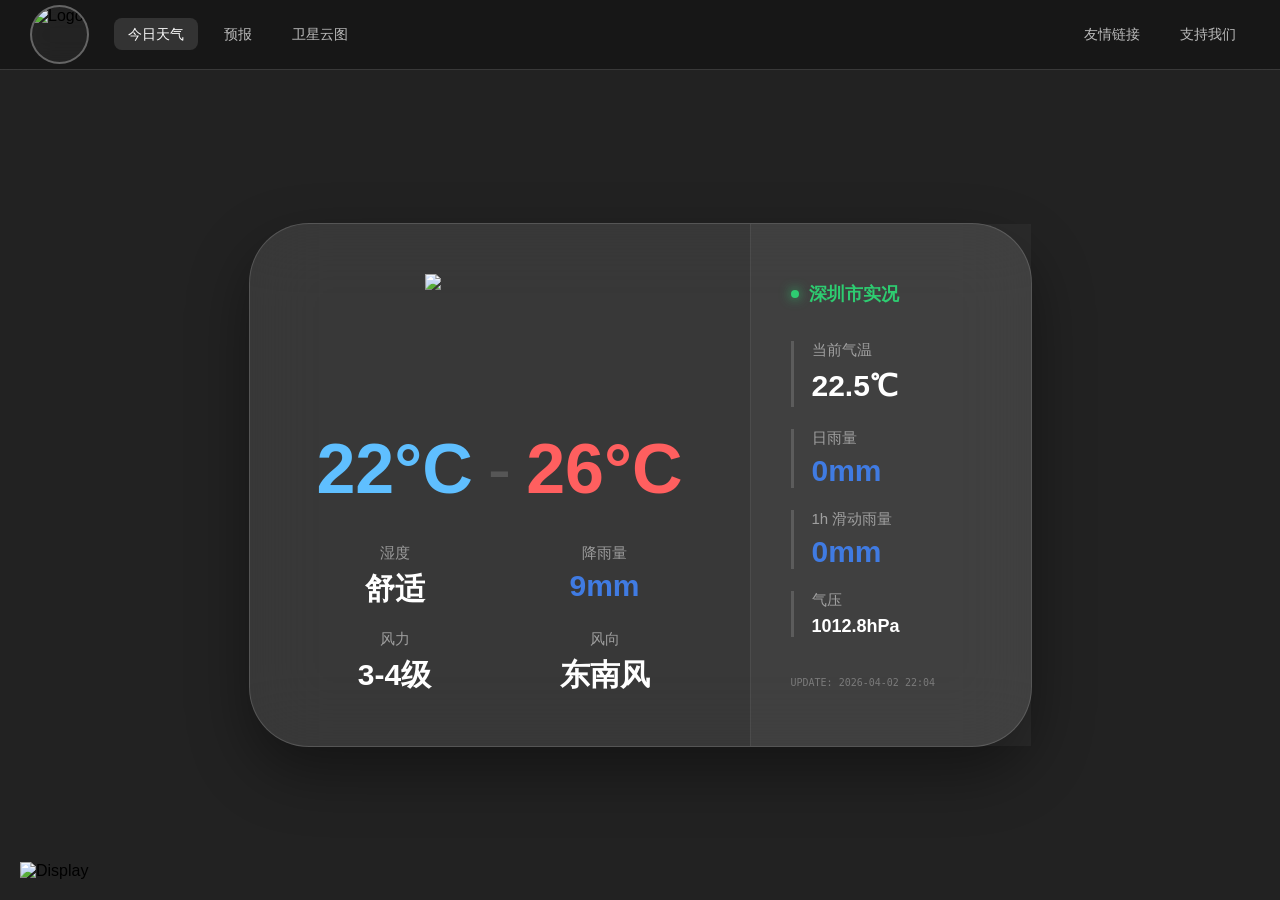
==== index.html @ d67590c2 "Auto Update: 2026-04-02 14:10:19" ====
<!DOCTYPE html>
<html lang="zh-CN">
<head>
    <meta charset="UTF-8">
    <meta name="viewport" content="width=device-width, initial-scale=1.0">
    <title>深中气象</title>
    <style>
        :root {
            --glass-bg: rgba(255, 255, 255, 0.1); 
            --glass-border: rgba(255, 255, 255, 0.15);
            --temp-red: #ff5f5f;
            --temp-blue: #5fbfff;
            --rain-blue: #407be2;
            --live-green: #2ecc71;
            --nav-height: 70px;
        }

        /* --- 基础样式 --- */
        body {
            margin: 0; padding: 0;
            font-family: 'PingFang SC', 'SF Pro Display', sans-serif;
            height: 100vh;
            display: flex;
            flex-direction: column;
            background: #222 no-repeat center/cover;
            background-attachment: fixed;
            overflow: hidden;
        }

        /* --- 导航栏 --- */
        .nav-bar {
            width: 100%; height: var(--nav-height);
            background: rgba(0, 0, 0, 0.3);
            backdrop-filter: blur(25px); -webkit-backdrop-filter: blur(25px);
            border-bottom: 1px solid var(--glass-border);
            display: flex; align-items: center;
            padding: 0 30px; box-sizing: border-box; z-index: 10002;
        }
        .nav-logo {
            height: 50px; width: 50px; margin-right: 25px;
            border-radius: 50%; overflow: hidden;
            border: 2px solid rgba(255,255,255,0.3);
            display: flex; justify-content: center; align-items: center;
            background: rgba(255,255,255,0.05);
        }
        .nav-logo img { width: 100%; height: 100%; object-fit: cover; }
        .nav-menus { display: flex; flex: 1; justify-content: space-between; align-items: center; }
        .nav-group { display: flex; gap: 12px; list-style: none; margin: 0; padding: 0; }
        .nav-item {
            color: white; text-decoration: none; font-size: 14px; font-weight: 500; opacity: 0.7;
            padding: 8px 14px; border-radius: 8px; transition: all 0.2s ease;
        }
        .nav-item:hover { opacity: 1; background: rgba(255, 255, 255, 0.1); }
        .dropdown { position: relative; }
        .dropdown-menu {
            position: absolute; top: 100%; left: 0;
            background: rgba(25, 25, 25, 0.96); backdrop-filter: blur(20px);
            border: 1px solid var(--glass-border); border-radius: 12px; min-width: 190px;
            padding: 10px 0; display: none; box-shadow: 0 15px 35px rgba(0,0,0,0.6);
            z-index: 10003;
        }
        .dropdown:hover .dropdown-menu { display: block; }
        .dropdown-menu a { display: block; color: rgba(255,255,255,0.8); text-decoration: none; padding: 10px 20px; font-size: 13px; }
        /* 1. 头像容器定位 */
        .nav-logo-wrapper { position: relative; display: flex; align-items: center; }

        /* 2. 专门为头像定制的透明玻璃感下拉菜单 */
        .nav-logo-wrapper .dropdown-menu.active { 
            display: block; 
            min-width: 220px; 
            padding: 12px 0;
            top: 115%; 
            left: 0;
            /* 核心修改：改为透明模糊背景 */
            background: rgba(20, 20, 20, 0.6); 
            backdrop-filter: blur(25px); 
            -webkit-backdrop-filter: blur(25px);
            border: 1px solid rgba(255, 255, 255, 0.15);
            border-radius: 20px;
            box-shadow: 0 20px 50px rgba(0,0,0,0.5); 
        }

        /* 3. 调整菜单项文字颜色与整体契合 */
        .nav-logo-wrapper .dropdown-menu a {
            padding: 14px 22px;
            font-size: 15px;
            color: rgba(255, 255, 255, 0.85); /* 柔和的白色 */
            font-weight: 500;
            border-bottom: 1px solid rgba(255, 255, 255, 0.08);
            transition: all 0.3s ease;
        }

        .nav-logo-wrapper .dropdown-menu a:hover {
            background: rgba(255, 255, 255, 0.1);
            color: #fff;
            padding-left: 28px; /* 增加一个悬停小动画 */
        }

        .nav-logo-wrapper .dropdown-menu a:last-child { border-bottom: none; }
        /* --- 对话框 & 悬浮图 (默认电脑端) --- */
        .speech-bubble {
            position: fixed;
            bottom: 410px; /* 电脑端位置 */
            left: 85px;   /* 电脑端位置 */
            background: rgba(255, 255, 255, 0.95);
            color: #333; padding: 12px 20px; border-radius: 20px;
            font-size: 15px; font-weight: 600; max-width: 200px;
            box-shadow: 0 10px 30px rgba(0,0,0,0.3); z-index: 10001;
            opacity: 0; transform: translateY(20px);
            transition: all 0.4s cubic-bezier(0.175, 0.885, 0.32, 1.275); pointer-events: none;
        }
        .speech-bubble::after {
            content: ''; position: absolute; bottom: -8px; left: 30px;
            border-width: 8px 8px 0; border-style: solid;
            border-color: rgba(255, 255, 255, 0.95) transparent transparent;
        }
        .speech-bubble.active { opacity: 1; transform: translateY(0); }

        .floating-display {
            position: fixed; bottom: 20px; left: 20px; width: 250px; height: auto;
            z-index: 9999; cursor: pointer; transition: transform 0.3s ease;
            animation: float-micro 5s ease-in-out infinite;
        }
        .floating-display img { width: 100%; height: auto; display: block; }
        @keyframes float-micro { 0%, 100% { transform: translateY(0); } 50% { transform: translateY(-8px); } }

        /* --- 主看板 (电脑端布局) --- */
        .main-content { flex: 1; display: flex; justify-content: center; align-items: center; }
        .weather-mega-card {
            background: var(--glass-bg); backdrop-filter: blur(35px); -webkit-backdrop-filter: blur(35px);
            border: 1px solid var(--glass-border); border-radius: 60px;
            display: flex; box-shadow: 0 25px 60px rgba(0,0,0,0.4); color: white;
        }
        .section { padding: 50px 50px; display: flex; flex-direction: column; justify-content: center; }
        .forecast-side { border-right: 1px solid rgba(255, 255, 255, 0.1); width: 400px; align-items: center; }
        .weather-icon { width: 150px; height: 150px; margin-bottom: 5px; }
        .temp-row { font-size: 70px; font-weight: 800; display: flex; gap: 15px; margin-bottom: 35px; }
        .live-side { width: 200px; background: rgba(255, 255, 255, 0.04); padding: 50px 40px; }
        .live-header { color: var(--live-green); display: flex; align-items: center; gap: 10px; margin-bottom: 35px; }
        .live-title { font-size: 18px; font-weight: bold; }
        .live-dot { width: 8px; height: 8px; background: var(--live-green); border-radius: 50%; box-shadow: 0 0 12px var(--live-green); animation: pulse 2s infinite; }
        
        .info-grid { display: grid; grid-template-columns: 1fr 1fr; gap: 20px; width: 100%; }
        .forecast-side .info-grid .item { align-items: center; text-align: center; border-left: none; padding-left: 0; }
        .live-grid { grid-template-columns: 1fr; gap: 22px; }
        .item { display: flex; flex-direction: column; border-left: 3px solid rgba(255,255,255,0.15); padding-left: 18px; }
        .label { font-size: 15px; opacity: 0.5; margin-bottom: 6px; }
        .val { font-size: 30px; font-weight: 700; }
        .rain-val { color: var(--rain-blue); }
        .update-time { font-size: 10px; opacity: 0.3; margin-top: 40px; font-family: monospace; }
        /* ============================================================
           📱 响应式适配 (手机端：应用你要求的第二套代码布局)
           ============================================================ */
        @media (max-width: 768px) {
            body { overflow-y: auto; height: auto; min-height: 100vh; overflow-x: hidden; }
            .nav-bar { padding: 0 15px; height: 60px; }
            .nav-logo { width: 35px; height: 35px; margin-right: 8px; }
            .nav-item { font-size: 12px; padding: 6px 8px; }
            .nav-menus { 
                overflow: visible !important; 
            }
            .nav-group { gap: 8px; white-space: nowrap; }

            .main-content { align-items: flex-start; padding: 15px; padding-bottom: 100px; }
            .weather-mega-card { flex-direction: column; border-radius: 30px; width: 100%; max-width: none; }
            
            .section { padding: 30px 20px; }
            .forecast-side { border-right: none; border-bottom: 1px solid rgba(255, 255, 255, 0.1); width: auto; flex: none; }
            .live-side { width: auto; flex: none; }
            
            .temp-row { font-size: 45px; margin-bottom: 20px; }
            .weather-icon { width: 100px; height: 100px; }
            .val { font-size: 20px; }
            .info-grid { gap: 15px; }

            /* 手机端对话框 & 悬浮图位置 */
            .floating-display { width: 130px; bottom: 10px; left: auto; right: 10px;}
            .speech-bubble { 
                left: auto;
                right: 30px;
                bottom: 220px; 
                font-size: 13px; max-width: 150px; 
            }
            
            .speech-bubble::after {
                left: auto;    
                right: 30px;   
            }
        }

        /* --- ✨ 巨型预警模块样式 (左右 1:1 分割) ✨ --- */
        .alert-overlay {
            position: fixed; 
            top: 0; left: 0; 
            width: 100vw; height: 100vh;
            background: rgba(0, 0, 0, 0.8);
            backdrop-filter: blur(20px); -webkit-backdrop-filter: blur(20px);
            display: none; 
            justify-content: center; align-items: center;
            z-index: 30000; 
            padding: 40px; box-sizing: border-box;
        }

        .alert-modal {
            background: rgba(35, 35, 35, 0.95);
            border: 1px solid rgba(255, 255, 255, 0.15);
            border-radius: 40px;
            width: 90%; 
            max-width: 1100px; /* 👈 显著放大最大宽度 */
            /* height: 70vh; remove fixed height to allow button at bottom */
            display: flex;
            flex-direction: column;
            overflow: hidden;
            box-shadow: 0 40px 90px rgba(0,0,0,0.8);
            animation: modal-in 0.5s cubic-bezier(0.165, 0.84, 0.44, 1);
        }

        @keyframes modal-in {
            from { transform: translateY(30px); opacity: 0; }
            to { transform: translateY(0); opacity: 1; }
        }

        /* 预警头部 (标题) */
        .alert-header {
            padding: 25px 40px;
            border-bottom: 1px solid rgba(255,255,255,0.1);
            text-align: center;
            flex-shrink: 0;
        }
        .alert-modal h2 {
            margin: 0; 
            font-size: 32px; /* 👈 放大标题 */
            color: var(--temp-red); 
            letter-spacing: 2px;
            font-weight: 800;
        }

        /* 预警核心内容区 (左右分割) */
        .alert-main-body {
            display: flex;
            flex: 1;
            overflow: hidden; /* 防止内部溢出 */
        }

        /* 👈 左侧图片：占据一半空间 */
        .alert-image-side {
            flex: 0 0 50%; /* 👈 核心修改：精准占据 50% */
            width: 50%;
            background-color: rgba(0,0,0,0.2);
            overflow: hidden;
            display: flex;
            justify-content: center;
            align-items: center;
        }
        .alert-image-side img {
            width: 100%;
            height: 100%;
            object-fit: cover; /* 👈 填满空间，根据需要可改为 contain */
            display: block;
        }

        /* 👉 右侧文字：占据剩余空间 */
        .alert-text-side {
            flex: 1;
            padding: 50px; /* 👈 放大内边距 */
            display: flex;
            flex-direction: column;
            justify-content: center; /* 文字垂直居中 */
            background: rgba(255,255,255,0.02);
        }

        .alert-text-side p {
            margin: 0;
            font-size: 22px; /* 👈 显著放大正文字体 */
            line-height: 1.8;
            opacity: 0.95;
            color: rgba(255,255,255,0.9);
        }

        /* 底部按钮区 */
        .alert-footer {
            padding: 25px 50px;
            border-top: 1px solid rgba(255,255,255,0.1);
            flex-shrink: 0;
        }
        .alert-close-btn {
            width: 100%; 
            padding: 20px; /* 👈 放大按钮 */
            border-radius: 20px;
            border: none; 
            background: var(--rain-blue); 
            color: white;
            font-size: 20px; /* 👈 放大按钮字体 */
            font-weight: bold; 
            cursor: pointer;
            transition: all 0.3s ease;
            box-shadow: 0 10px 20px rgba(64, 123, 226, 0.3);
        }
        .alert-close-btn:hover { 
            background: #356ac2; 
            transform: translateY(-3px);
            box-shadow: 0 15px 30px rgba(64, 123, 226, 0.4);
        }

        /* ✨ 巨型预警手机端适配 ✨ */
        @media (max-width: 768px) {
            .alert-overlay { padding: 20px; }
            .alert-modal { width: 100%; max-width: none; border-radius: 30px; }
            
            .alert-header { padding: 15px 20px; }
            .alert-modal h2 { font-size: 22px; }

            /* 手机端改为上下布局 */
            .alert-main-body { flex-direction: column; overflow-y: auto; }
            
            /* 图片在手机端占据 40% 高度 */
            .alert-image-side { 
                flex: 0 0 40vh; 
                width: 100%;
            }
            
            .alert-text-side { 
                padding: 30px 25px; 
            }
            .alert-text-side p { font-size: 17px; }
            
            .alert-footer { padding: 15px 25px; }
            .alert-close-btn { padding: 15px; font-size: 17px; border-radius: 15px; }
        }
    </style>
</head>
<body>
    <div id="alert-overlay" class="alert-overlay">
        <div class="alert-modal">
            <div class="alert-header">
                <h2 id="alert-title">-- 预警标题 --</h2>
            </div>
            
            <div class="alert-main-body">
                <div class="alert-image-side">
                    <img id="alert-img" src="" alt="预警雷达图">
                </div>
                
                <div class="alert-text-side">
                    <p id="alert-msg">-- 预警详细内容 --</p>
                </div>
            </div>

            <div class="alert-footer">
                <button class="alert-close-btn" onclick="closeAlert()">我知道了 (点击关闭)</button>
            </div>
        </div>
    </div>

    <nav class="nav-bar">
        <div class="nav-logo-wrapper">
            <div class="nav-logo" style="cursor: pointer; width: 55px; height: 55px;" onclick="toggleAvatarMenu(event)">
                <img src="https://raw.githubusercontent.com/06E-Felicia/06E-Felicia.github.io/main/空门苍.jpg" alt="Logo">
            </div>
            <div id="avatar-menu" class="dropdown-menu">
                <a href="https://github.com/06E-Felicia" target="_blank">项目主页</a>
                <a href="javascript:void(0)" onclick="checkAndShowAlert()">显示最新预警</a>
                <a href="https://06e-felicia.github.io/index.html" target="_blank">深中气象公众号</a>
                <a href="https://06e-felicia.github.io/index.html" target="_blank">深中气象B站账号</a>
                <a href="https://06e-felicia.github.io/index.html" target="_blank">空门苍の咖啡馆</a>
            </div>
        </div>
        <div class="nav-menus">
            <ul class="nav-group">
                <li><a href="index.html" class="nav-item" style="opacity: 1; background: rgba(255,255,255,0.12);">今日天气</a></li>
                <li class="dropdown">
                    <a href="#" class="nav-item">预报</a>
                    <div class="dropdown-menu">
                        <a id="ec-link" href="https://smca.fun/#/nwp_forecast?type=six_elem" target="_blank">一周天气</a>
                        <a href="https://smca.fun/#/tc_forecast?type=fnv3_attack" target="_blank">台风路径预报</a>
                    </div>
                </li>
                <li class="dropdown">
                    <a href="#" class="nav-item">卫星云图</a>
                    <div class="dropdown-menu">
                        <a href="https://www.nmc.cn/publish/radar/huanan.html" target="_blank">华南雷达</a>
                        <a href="https://www.dapiya.top/satellite/floater/" target="_blank">台风卫星云图</a>
                        <a href="https://www.storm-chasers.cn/wp-content/uploads/satimgs/Composite_TVIS_FDLK.jpg" target="_blank">向日葵圆盘图</a>
                    </div>
                </li>
            </ul>
            <ul class="nav-group">
                <li class="dropdown">
                    <a href="#" class="nav-item">友情链接</a>
                    <div class="dropdown-menu" style="left: auto; right: 0;">
                        <a href="https://www.tyboard.net/" target="_blank">台风论坛</a>
                        <a href="https://smca.fun/" target="_blank">菜园子的气象栈</a>
                        <a href="https://weather.sz.gov.cn/" target="_blank">深圳气象台</a>
                    </div>
                </li>
                <li><a href="https://raw.githubusercontent.com/06E-Felicia/06E-Felicia.github.io/refs/heads/main/%E7%96%AF%E7%8B%82%E6%98%9F%E6%9C%9F%E5%9B%9BV%E6%88%9150.jpg" class="nav-item" target="_blank">支持我们</a></li>
            </ul>
        </div>
    </nav>

    <div class="main-content">
        <div class="weather-mega-card">
            <div class="section forecast-side">
                <img id="ui-icon" class="weather-icon" src="" alt=" ">
                <div class="temp-row">
                    <span id="ui-low" style="color:var(--temp-blue)">--</span>
                    <span style="opacity: 0.15; font-weight: 200;">-</span>
                    <span id="ui-high" style="color:var(--temp-red)">--</span>
                </div>
                <div class="info-grid">
                    <div class="item"><span class="label">湿度</span><span id="ui-hum" class="val">--</span></div>
                    <div class="item"><span class="label">降雨量</span><span id="ui-rain-pre" class="val rain-val">--</span></div>
                    <div class="item"><span class="label">风力</span><span id="ui-wind" class="val">--</span></div>
                    <div class="item"><span class="label">风向</span><span id="ui-dir" class="val">--</span></div>
                </div>
            </div>
            <div class="section live-side">
                <div class="live-header">
                    <div class="live-dot"></div>
                    <div class="live-title">深圳市实况</div>
                </div>
                <div class="info-grid live-grid">
                    <div class="item"><span class="label">当前气温</span><span id="t" class="val">--</span></div>
                    <div class="item"><span class="label">日雨量</span><span id="r_day" class="val rain-val">--</span></div>
                    <div class="item"><span class="label">1h 滑动雨量</span><span id="r_1h" class="val rain-val">--</span></div>
                    <div class="item"><span class="label">气压</span><span id="p" class="val" style="font-size: 18px;">--</span></div>
                </div>
                <div id="ltime" class="update-time">UPDATE: --</div>
            </div>
        </div>
    </div>

    <div id="dialog-bubble" class="speech-bubble">内容加载中...</div>

    <div class="floating-display" onclick="showRandomDialog()">
        <img src="https://raw.githubusercontent.com/06E-Felicia/06E-Felicia.github.io/main/鼠标.png" alt="Display">
    </div>

    <script>
        const dialogs = [
            "瓦达西瓦Sorakado Ao酱~", 
            "不可以随便戳我(生气)",    
            "Hentai Hentai Hentai!",   
            "我要去找主人告状了！",     
            "再戳就为您自动下载原神",   
            "你为啥跟我直接表白啊？！嘎啦game里不是这样！", 
            "我不接受！！！",
            "所以说，不要停下来啊", 
            "明明是我先来的",    
            "不，不行，还不能笑，我要忍住",   
            "为什么你这么熟练啊！",     
            "原神，启动！",   
            "为什么，会变成这样呢",    
            "你白银觉得是我的锅，那就是我的锅",   
            "↑ ↑ ↑↑↑, ↓ ↓ ↓↓↓",  
            "队友呢，救一下啊！",  
            "我不明白！我就是不明白！",
            "你去了祭典吧，和我不认识的女生一起",  
            "听好了：1月25日，世界模式就此陷落。每个陷落的章节都将迎来一场漩涡，为这些旋律带来全新的Beyond难度。",
            "你说得对，但是原神是一款由米哈游自主研发的开放世界冒险游戏", 
            "所以，我不做人了，JOJO！", 
            "大家，并没有那么脆弱，不是吗",
            "双星很难吗？我rsk12.66",
            "这么高的颜值，却这么「纯情」，也太犯规了吧！！",
            "Never gonna give you up, never gonna let you down.",
            "战至最后一刻，自刎归天！"
        ];

        let dialogTimer = null;
        let currentIndex = 0;       
        let hasFinishedLoop = false; 

        function showRandomDialog() {
            const bubble = document.getElementById('dialog-bubble');
            let targetText = "";

            if (!hasFinishedLoop) {
                targetText = dialogs[currentIndex];
                currentIndex++;
                if (currentIndex >= dialogs.length) hasFinishedLoop = true;
            } else {
                const randomIdx = Math.floor(Math.random() * (dialogs.length - 1)) + 1;
                targetText = dialogs[randomIdx];
            }

            bubble.innerText = targetText;
            bubble.classList.add('active');

            if (dialogTimer) clearTimeout(dialogTimer);
            dialogTimer = setTimeout(() => {
                bubble.classList.remove('active');
                dialogTimer = null;
            }, 3000); 
        }

        const LIVE_DATA = {"t": "22.5℃", "time": "2026-04-02 22:04", "th": "22.7℃", "tl": "22.2℃", "r_day": "0mm", "r_1h": "0mm", "p": "1012.8hPa"};
        const MANUAL_CONFIG = {
            low: "22°C", high: "26°C", humidity: "舒适", rainProb: "9mm", wind: "3-4级", dir: "东南风", 
            icon: "https://raw.githubusercontent.com/06E-Felicia/06E-Felicia.github.io/main/03.png", 
            bg: "https://raw.githubusercontent.com/06E-Felicia/06E-Felicia.github.io/main/1.jpg" 
        };

        const ALERT_CONFIG = {
            // enabled: true, 
            enabled: false, 
            title: "Typhoon Emergancy",
            image: "https://raw.githubusercontent.com/06E-Felicia/06E-Felicia.github.io/refs/heads/main/%E9%A2%84%E8%AD%A6%E5%9B%BE.png", 
            message: "【深中气象】超强台风“伊蕾娜”已于今天19时前后在深圳大鹏半岛登陆，登陆时中心附近最大风力68m/s(大于17级)，中心最低气压895hpa。目前，其中心位于盐田区近海，正在以20-25km/h速度向西北移动，强度逐渐减弱。目前，我校正处于其西北眼墙中，已出现17级以上阵风和大暴雨。深中气象提醒，“伊雷娜”已成为深圳历史上影响最严重的台风。风眼过境期间将出现静风，切勿外出。请同学们欢度愚人节！"
        };

        function generateECUrl(offsetHours = 0) {
            // 1. 获取基础时间（减去偏移量）
            let now = new Date(new Date().getTime() - offsetHours * 60 * 60 * 1000);
            
            let utcHours = now.getUTCHours();
            let cycle = "00";
            let targetDate = new Date(now); // 创建一个副本用于调整
        
            // 2. 判断逻辑优化
            if (utcHours >= 20) {
                cycle = "12";
            } else if (utcHours >= 8) {
                cycle = "00";
            } else {
                // 关键点：直接通过 Date 对象减去一天，它会自动处理月份和年份的跨度
                targetDate.setUTCDate(targetDate.getUTCDate() - 1);
                cycle = "12";
            }
    
            // 3. 从最终确定的 Date 对象中提取格式化字符串
            const utcYear = targetDate.getUTCFullYear();
            const utcMonth = String(targetDate.getUTCMonth() + 1).padStart(2, '0');
            const utcDay = String(targetDate.getUTCDate()).padStart(2, '0');
        
            const timeStr = `${utcYear}${utcMonth}${utcDay}${cycle}`;
            return `https://www.smca.fun/assets/image/NWP/ECMWF/Six_Elem/${timeStr}/1795565_${timeStr}.png`;
        }

        function updateECForecastImage() {
            const linkElement = document.getElementById('ec-link'); 
            const primaryUrl = generateECUrl(0);
            if (linkElement) linkElement.href = primaryUrl;
        }

        function checkAndShowAlert() {
            const overlay = document.getElementById('alert-overlay');
            if (!ALERT_CONFIG.enabled || !ALERT_CONFIG.title || !ALERT_CONFIG.message) {
                overlay.style.display = 'none';
                return;
            }
            document.getElementById('alert-title').innerText = ALERT_CONFIG.title;
            document.getElementById('alert-img').src = ALERT_CONFIG.image;
            document.getElementById('alert-msg').innerText = ALERT_CONFIG.message;
            overlay.style.display = 'flex';
        }

        function closeAlert() {
            document.getElementById('alert-overlay').style.display = 'none';
        }

        function render() {
            document.body.style.backgroundImage = `url('${MANUAL_CONFIG.bg}')`;
            document.getElementById('ui-icon').src = MANUAL_CONFIG.icon;
            document.getElementById('ui-low').innerText = MANUAL_CONFIG.low;
            document.getElementById('ui-high').innerText = MANUAL_CONFIG.high;
            document.getElementById('ui-hum').innerText = MANUAL_CONFIG.humidity;
            document.getElementById('ui-rain-pre').innerText = MANUAL_CONFIG.rainProb;
            document.getElementById('ui-wind').innerText = MANUAL_CONFIG.wind;
            document.getElementById('ui-dir').innerText = MANUAL_CONFIG.dir;
            document.getElementById('t').innerText = LIVE_DATA.t;
            document.getElementById('r_day').innerText = LIVE_DATA.r_day;
            document.getElementById('r_1h').innerText = LIVE_DATA.r_1h;
            document.getElementById('p').innerText = LIVE_DATA.p;
            document.getElementById('ltime').innerText = "UPDATE: " + LIVE_DATA.time;
            
            updateECForecastImage();
            checkAndShowAlert();
        }
        window.onload = render;
        // 切换头像菜单显示
function toggleAvatarMenu(event) {
    event.stopPropagation(); // 阻止冒泡
    const menu = document.getElementById('avatar-menu');
    menu.classList.toggle('active');
}

// 点击页面其他地方关闭菜单
document.addEventListener('click', function() {
    const menu = document.getElementById('avatar-menu');
    if (menu) menu.classList.remove('active');
});
    </script>
</body>
</html>
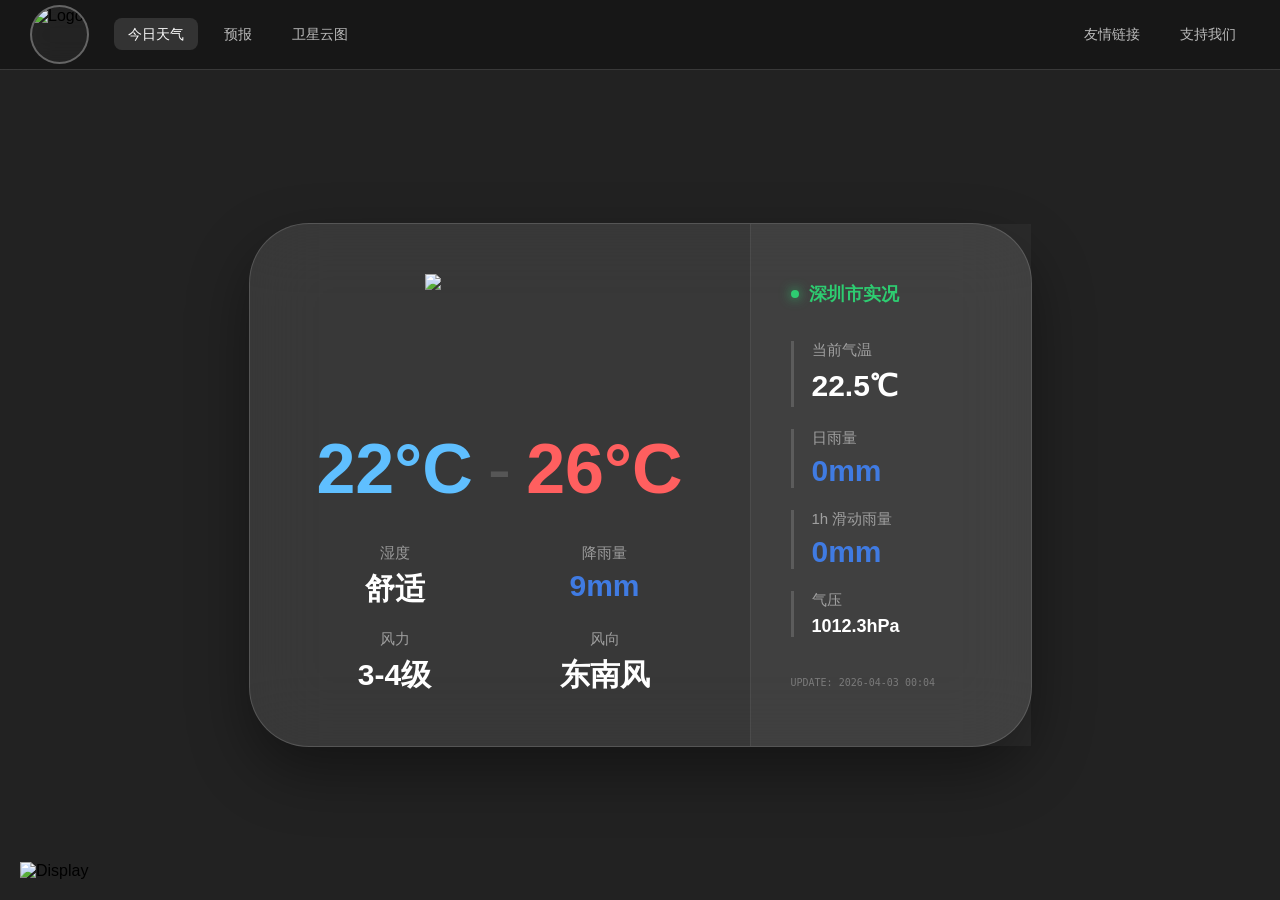
==== commit f3817e10: "Auto Update: 2026-04-02 16:10:45" ====
--- a/index.html
+++ b/index.html
@@ -493,7 +493,7 @@
             }, 3000); 
         }
 
-        const LIVE_DATA = {"t": "22.5℃", "time": "2026-04-02 22:04", "th": "22.7℃", "tl": "22.2℃", "r_day": "0mm", "r_1h": "0mm", "p": "1012.8hPa"};
+        const LIVE_DATA = {"t": "22.5℃", "time": "2026-04-03 00:04", "th": "22.7℃", "tl": "22.2℃", "r_day": "0mm", "r_1h": "0mm", "p": "1012.3hPa"};
         const MANUAL_CONFIG = {
             low: "22°C", high: "26°C", humidity: "舒适", rainProb: "9mm", wind: "3-4级", dir: "东南风", 
             icon: "https://raw.githubusercontent.com/06E-Felicia/06E-Felicia.github.io/main/03.png", 
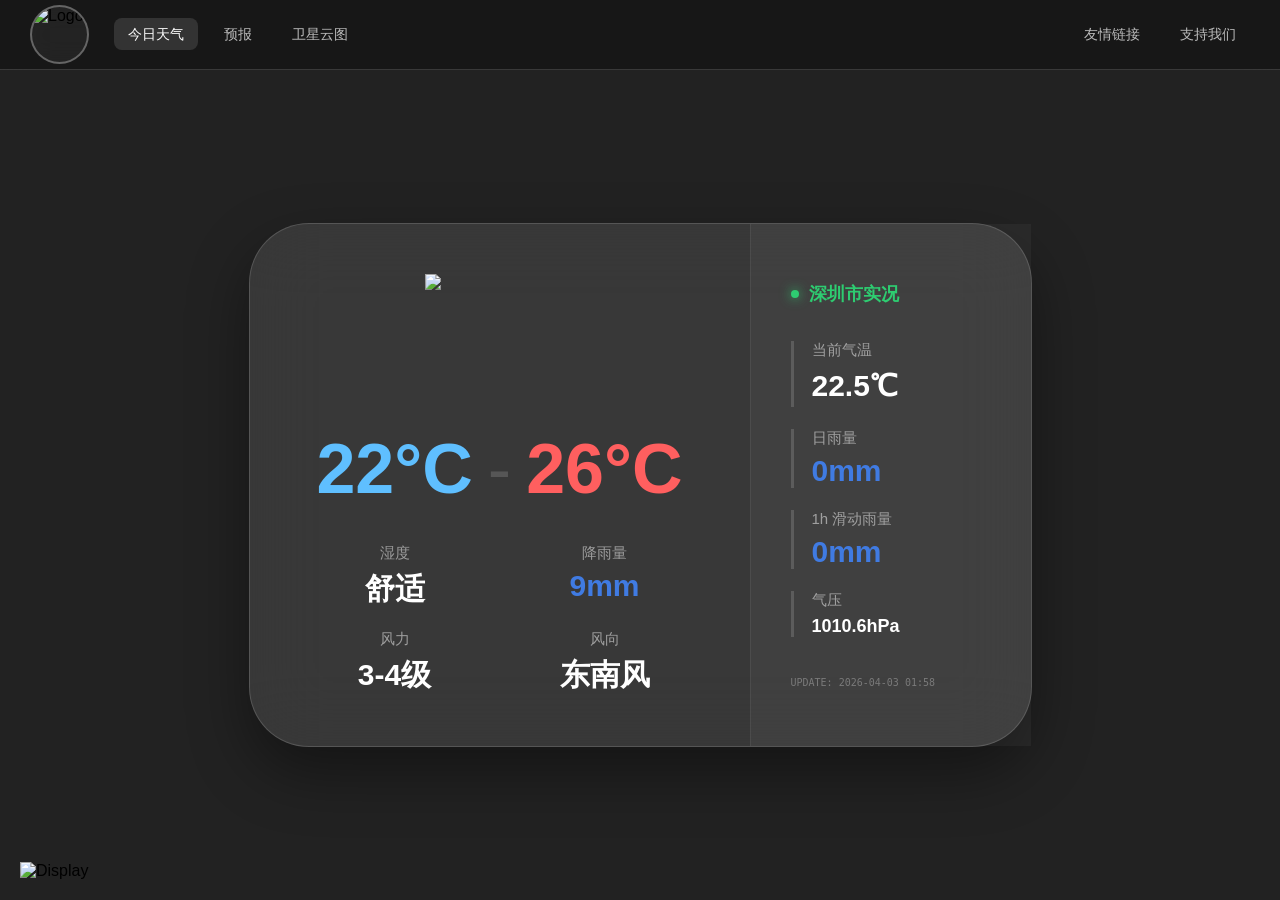
==== commit 114e2616: "Auto Update: 2026-04-02 18:03:08" ====
--- a/index.html
+++ b/index.html
@@ -493,7 +493,7 @@
             }, 3000); 
         }
 
-        const LIVE_DATA = {"t": "22.5℃", "time": "2026-04-03 00:04", "th": "22.7℃", "tl": "22.2℃", "r_day": "0mm", "r_1h": "0mm", "p": "1012.3hPa"};
+        const LIVE_DATA = {"t": "22.5℃", "time": "2026-04-03 01:58", "th": "22.7℃", "tl": "22.2℃", "r_day": "0mm", "r_1h": "0mm", "p": "1010.6hPa"};
         const MANUAL_CONFIG = {
             low: "22°C", high: "26°C", humidity: "舒适", rainProb: "9mm", wind: "3-4级", dir: "东南风", 
             icon: "https://raw.githubusercontent.com/06E-Felicia/06E-Felicia.github.io/main/03.png", 
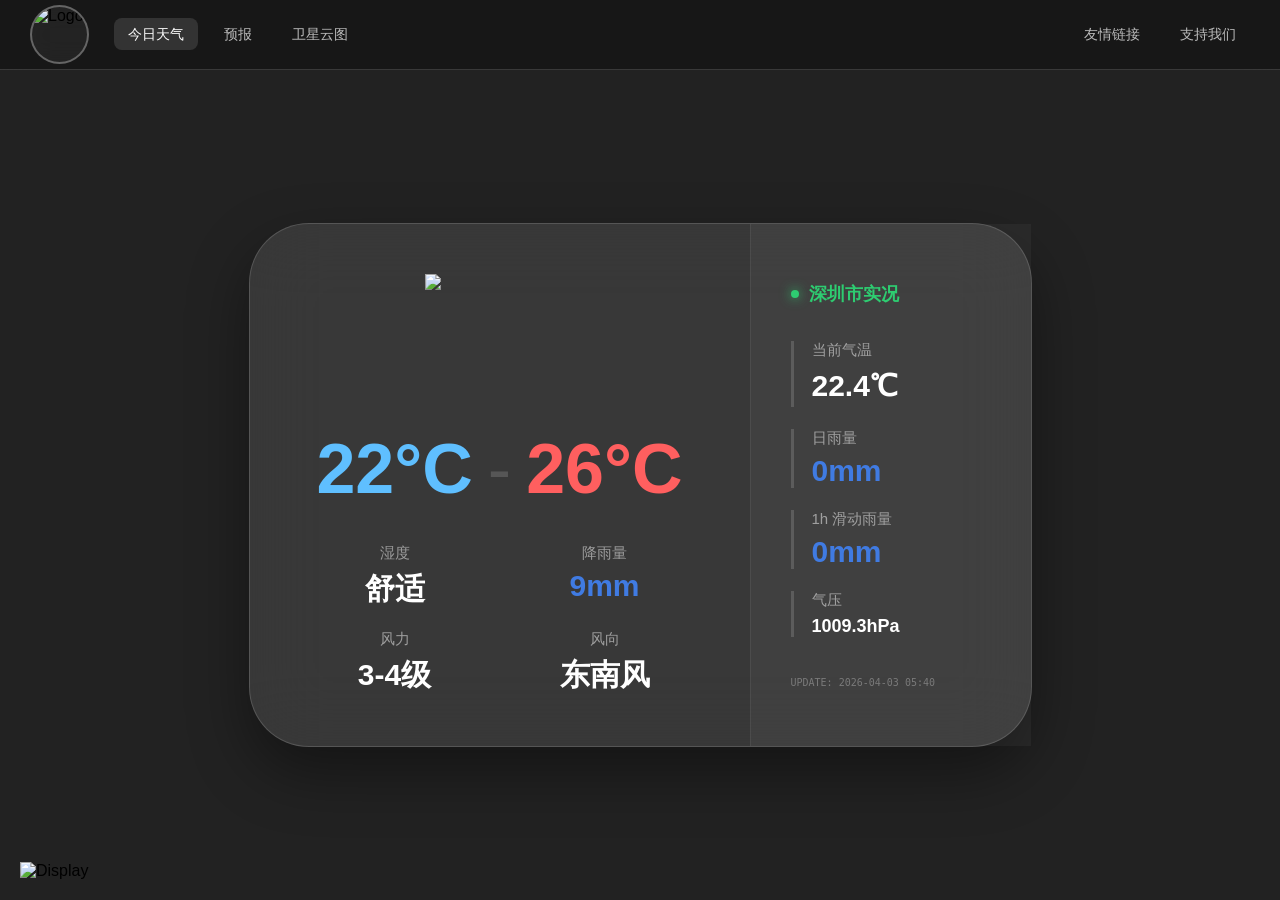
==== commit 77f139f8: "Auto Update: 2026-04-02 21:43:36" ====
--- a/index.html
+++ b/index.html
@@ -493,7 +493,7 @@
             }, 3000); 
         }
 
-        const LIVE_DATA = {"t": "22.5℃", "time": "2026-04-03 01:58", "th": "22.7℃", "tl": "22.2℃", "r_day": "0mm", "r_1h": "0mm", "p": "1010.6hPa"};
+        const LIVE_DATA = {"t": "22.4℃", "time": "2026-04-03 05:40", "th": "22.8℃", "tl": "21.9℃", "r_day": "0mm", "r_1h": "0mm", "p": "1009.3hPa"};
         const MANUAL_CONFIG = {
             low: "22°C", high: "26°C", humidity: "舒适", rainProb: "9mm", wind: "3-4级", dir: "东南风", 
             icon: "https://raw.githubusercontent.com/06E-Felicia/06E-Felicia.github.io/main/03.png", 
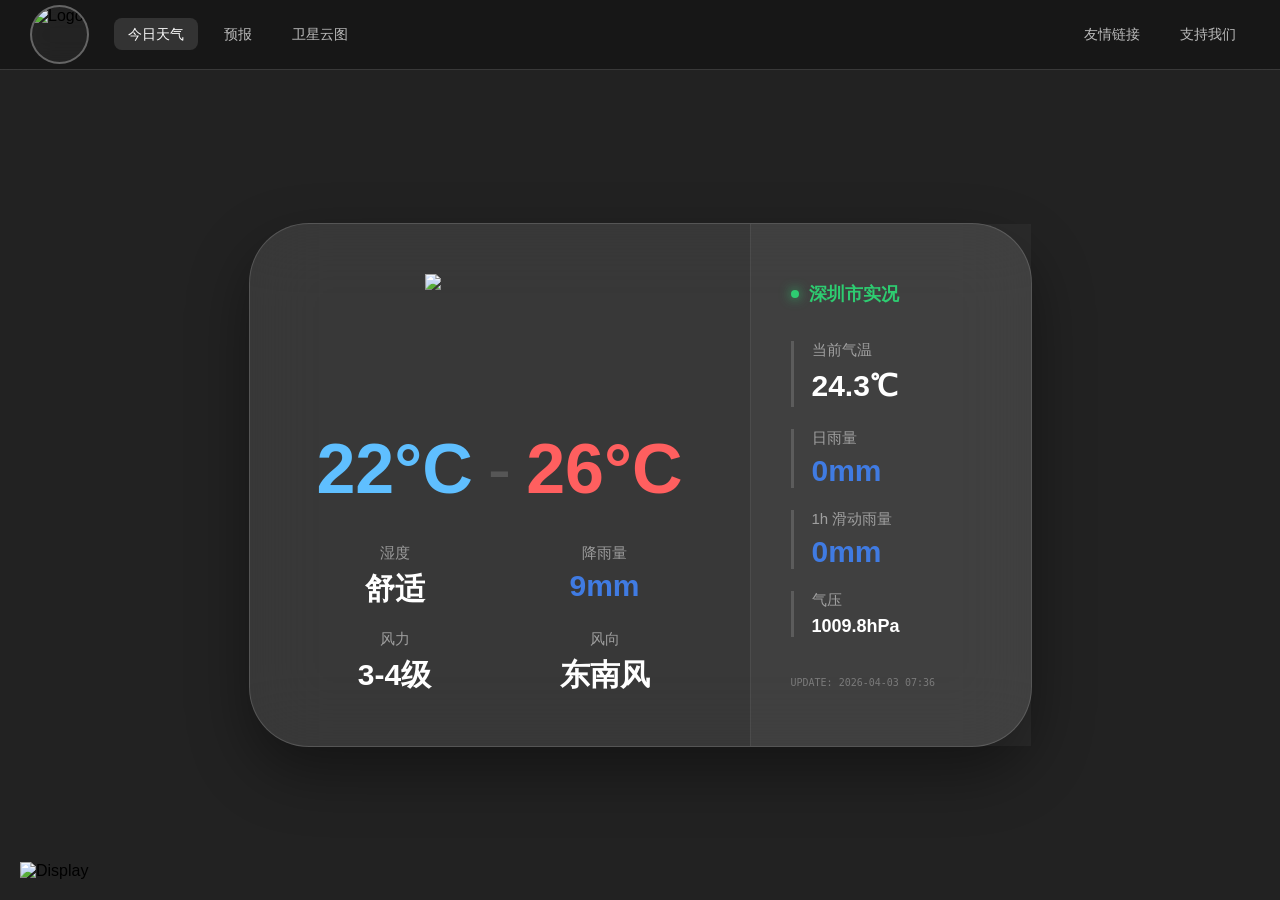
==== commit 7aacaa7d: "Auto Update: 2026-04-02 23:41:49" ====
--- a/index.html
+++ b/index.html
@@ -493,7 +493,7 @@
             }, 3000); 
         }
 
-        const LIVE_DATA = {"t": "22.4℃", "time": "2026-04-03 05:40", "th": "22.8℃", "tl": "21.9℃", "r_day": "0mm", "r_1h": "0mm", "p": "1009.3hPa"};
+        const LIVE_DATA = {"t": "24.3℃", "time": "2026-04-03 07:36", "th": "24.3℃", "tl": "21.9℃", "r_day": "0mm", "r_1h": "0mm", "p": "1009.8hPa"};
         const MANUAL_CONFIG = {
             low: "22°C", high: "26°C", humidity: "舒适", rainProb: "9mm", wind: "3-4级", dir: "东南风", 
             icon: "https://raw.githubusercontent.com/06E-Felicia/06E-Felicia.github.io/main/03.png", 
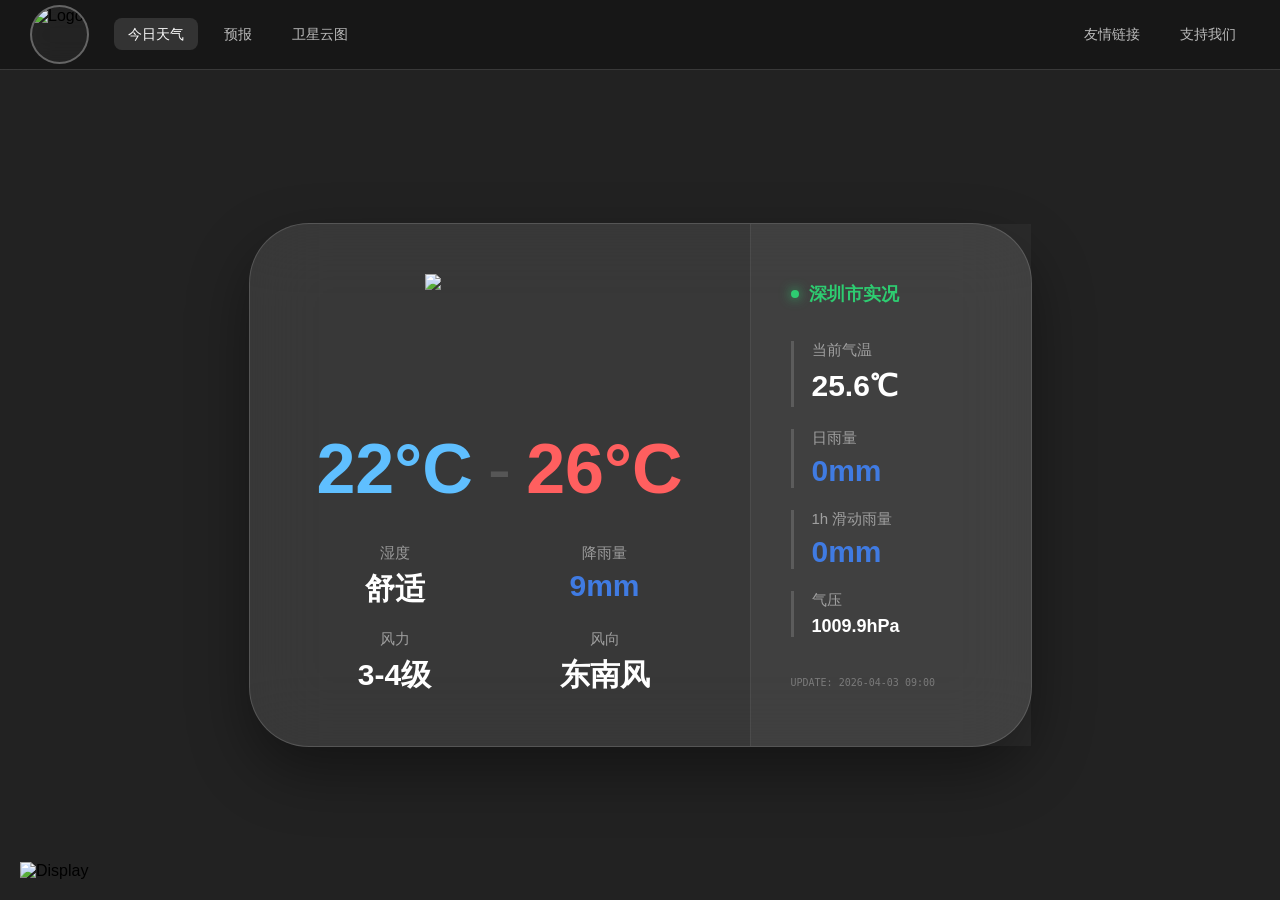
==== commit efd1e86e: "Auto Update: 2026-04-03 01:04:35" ====
--- a/index.html
+++ b/index.html
@@ -493,7 +493,7 @@
             }, 3000); 
         }
 
-        const LIVE_DATA = {"t": "24.3℃", "time": "2026-04-03 07:36", "th": "24.3℃", "tl": "21.9℃", "r_day": "0mm", "r_1h": "0mm", "p": "1009.8hPa"};
+        const LIVE_DATA = {"t": "25.6℃", "time": "2026-04-03 09:00", "th": "25.6℃", "tl": "21.9℃", "r_day": "0mm", "r_1h": "0mm", "p": "1009.9hPa"};
         const MANUAL_CONFIG = {
             low: "22°C", high: "26°C", humidity: "舒适", rainProb: "9mm", wind: "3-4级", dir: "东南风", 
             icon: "https://raw.githubusercontent.com/06E-Felicia/06E-Felicia.github.io/main/03.png", 
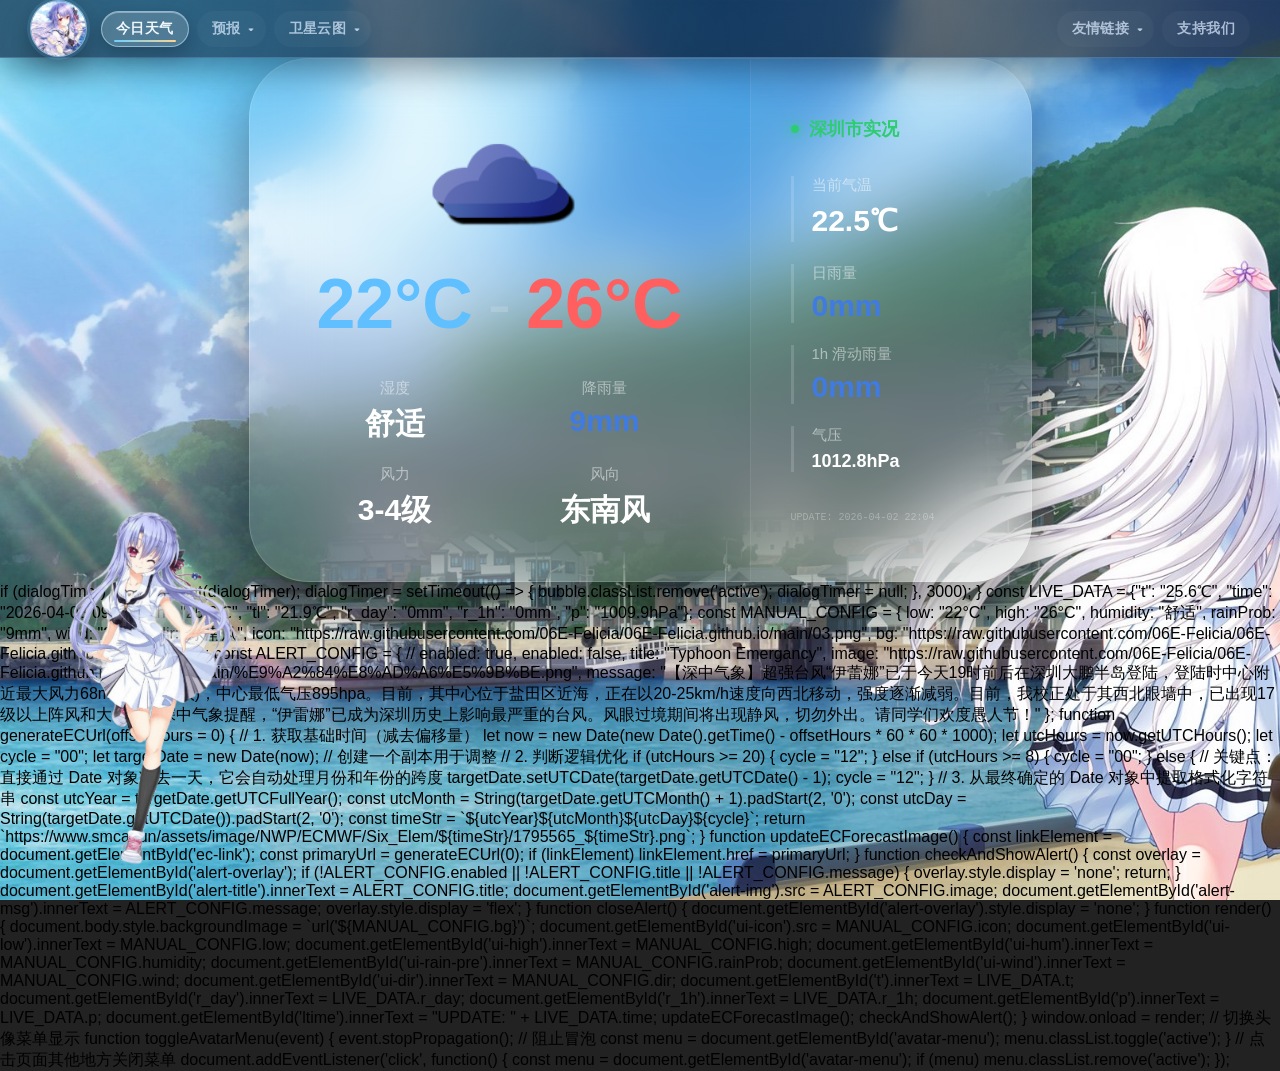
==== commit 803b0dc4: "Merge pull request #1 from Creeper32767/dev Add error logging and configuration management for autom" ====
--- a/index.html
+++ b/index.html
@@ -1,346 +1,28 @@
 <!DOCTYPE html>
 <html lang="zh-CN">
+
 <head>
     <meta charset="UTF-8">
     <meta name="viewport" content="width=device-width, initial-scale=1.0">
     <title>深中气象</title>
-    <style>
-        :root {
-            --glass-bg: rgba(255, 255, 255, 0.1); 
-            --glass-border: rgba(255, 255, 255, 0.15);
-            --temp-red: #ff5f5f;
-            --temp-blue: #5fbfff;
-            --rain-blue: #407be2;
-            --live-green: #2ecc71;
-            --nav-height: 70px;
-        }
-
-        /* --- 基础样式 --- */
-        body {
-            margin: 0; padding: 0;
-            font-family: 'PingFang SC', 'SF Pro Display', sans-serif;
-            height: 100vh;
-            display: flex;
-            flex-direction: column;
-            background: #222 no-repeat center/cover;
-            background-attachment: fixed;
-            overflow: hidden;
-        }
-
-        /* --- 导航栏 --- */
-        .nav-bar {
-            width: 100%; height: var(--nav-height);
-            background: rgba(0, 0, 0, 0.3);
-            backdrop-filter: blur(25px); -webkit-backdrop-filter: blur(25px);
-            border-bottom: 1px solid var(--glass-border);
-            display: flex; align-items: center;
-            padding: 0 30px; box-sizing: border-box; z-index: 10002;
-        }
-        .nav-logo {
-            height: 50px; width: 50px; margin-right: 25px;
-            border-radius: 50%; overflow: hidden;
-            border: 2px solid rgba(255,255,255,0.3);
-            display: flex; justify-content: center; align-items: center;
-            background: rgba(255,255,255,0.05);
-        }
-        .nav-logo img { width: 100%; height: 100%; object-fit: cover; }
-        .nav-menus { display: flex; flex: 1; justify-content: space-between; align-items: center; }
-        .nav-group { display: flex; gap: 12px; list-style: none; margin: 0; padding: 0; }
-        .nav-item {
-            color: white; text-decoration: none; font-size: 14px; font-weight: 500; opacity: 0.7;
-            padding: 8px 14px; border-radius: 8px; transition: all 0.2s ease;
-        }
-        .nav-item:hover { opacity: 1; background: rgba(255, 255, 255, 0.1); }
-        .dropdown { position: relative; }
-        .dropdown-menu {
-            position: absolute; top: 100%; left: 0;
-            background: rgba(25, 25, 25, 0.96); backdrop-filter: blur(20px);
-            border: 1px solid var(--glass-border); border-radius: 12px; min-width: 190px;
-            padding: 10px 0; display: none; box-shadow: 0 15px 35px rgba(0,0,0,0.6);
-            z-index: 10003;
-        }
-        .dropdown:hover .dropdown-menu { display: block; }
-        .dropdown-menu a { display: block; color: rgba(255,255,255,0.8); text-decoration: none; padding: 10px 20px; font-size: 13px; }
-        /* 1. 头像容器定位 */
-        .nav-logo-wrapper { position: relative; display: flex; align-items: center; }
-
-        /* 2. 专门为头像定制的透明玻璃感下拉菜单 */
-        .nav-logo-wrapper .dropdown-menu.active { 
-            display: block; 
-            min-width: 220px; 
-            padding: 12px 0;
-            top: 115%; 
-            left: 0;
-            /* 核心修改：改为透明模糊背景 */
-            background: rgba(20, 20, 20, 0.6); 
-            backdrop-filter: blur(25px); 
-            -webkit-backdrop-filter: blur(25px);
-            border: 1px solid rgba(255, 255, 255, 0.15);
-            border-radius: 20px;
-            box-shadow: 0 20px 50px rgba(0,0,0,0.5); 
-        }
-
-        /* 3. 调整菜单项文字颜色与整体契合 */
-        .nav-logo-wrapper .dropdown-menu a {
-            padding: 14px 22px;
-            font-size: 15px;
-            color: rgba(255, 255, 255, 0.85); /* 柔和的白色 */
-            font-weight: 500;
-            border-bottom: 1px solid rgba(255, 255, 255, 0.08);
-            transition: all 0.3s ease;
-        }
-
-        .nav-logo-wrapper .dropdown-menu a:hover {
-            background: rgba(255, 255, 255, 0.1);
-            color: #fff;
-            padding-left: 28px; /* 增加一个悬停小动画 */
-        }
-
-        .nav-logo-wrapper .dropdown-menu a:last-child { border-bottom: none; }
-        /* --- 对话框 & 悬浮图 (默认电脑端) --- */
-        .speech-bubble {
-            position: fixed;
-            bottom: 410px; /* 电脑端位置 */
-            left: 85px;   /* 电脑端位置 */
-            background: rgba(255, 255, 255, 0.95);
-            color: #333; padding: 12px 20px; border-radius: 20px;
-            font-size: 15px; font-weight: 600; max-width: 200px;
-            box-shadow: 0 10px 30px rgba(0,0,0,0.3); z-index: 10001;
-            opacity: 0; transform: translateY(20px);
-            transition: all 0.4s cubic-bezier(0.175, 0.885, 0.32, 1.275); pointer-events: none;
-        }
-        .speech-bubble::after {
-            content: ''; position: absolute; bottom: -8px; left: 30px;
-            border-width: 8px 8px 0; border-style: solid;
-            border-color: rgba(255, 255, 255, 0.95) transparent transparent;
-        }
-        .speech-bubble.active { opacity: 1; transform: translateY(0); }
-
-        .floating-display {
-            position: fixed; bottom: 20px; left: 20px; width: 250px; height: auto;
-            z-index: 9999; cursor: pointer; transition: transform 0.3s ease;
-            animation: float-micro 5s ease-in-out infinite;
-        }
-        .floating-display img { width: 100%; height: auto; display: block; }
-        @keyframes float-micro { 0%, 100% { transform: translateY(0); } 50% { transform: translateY(-8px); } }
-
-        /* --- 主看板 (电脑端布局) --- */
-        .main-content { flex: 1; display: flex; justify-content: center; align-items: center; }
-        .weather-mega-card {
-            background: var(--glass-bg); backdrop-filter: blur(35px); -webkit-backdrop-filter: blur(35px);
-            border: 1px solid var(--glass-border); border-radius: 60px;
-            display: flex; box-shadow: 0 25px 60px rgba(0,0,0,0.4); color: white;
-        }
-        .section { padding: 50px 50px; display: flex; flex-direction: column; justify-content: center; }
-        .forecast-side { border-right: 1px solid rgba(255, 255, 255, 0.1); width: 400px; align-items: center; }
-        .weather-icon { width: 150px; height: 150px; margin-bottom: 5px; }
-        .temp-row { font-size: 70px; font-weight: 800; display: flex; gap: 15px; margin-bottom: 35px; }
-        .live-side { width: 200px; background: rgba(255, 255, 255, 0.04); padding: 50px 40px; }
-        .live-header { color: var(--live-green); display: flex; align-items: center; gap: 10px; margin-bottom: 35px; }
-        .live-title { font-size: 18px; font-weight: bold; }
-        .live-dot { width: 8px; height: 8px; background: var(--live-green); border-radius: 50%; box-shadow: 0 0 12px var(--live-green); animation: pulse 2s infinite; }
-        
-        .info-grid { display: grid; grid-template-columns: 1fr 1fr; gap: 20px; width: 100%; }
-        .forecast-side .info-grid .item { align-items: center; text-align: center; border-left: none; padding-left: 0; }
-        .live-grid { grid-template-columns: 1fr; gap: 22px; }
-        .item { display: flex; flex-direction: column; border-left: 3px solid rgba(255,255,255,0.15); padding-left: 18px; }
-        .label { font-size: 15px; opacity: 0.5; margin-bottom: 6px; }
-        .val { font-size: 30px; font-weight: 700; }
-        .rain-val { color: var(--rain-blue); }
-        .update-time { font-size: 10px; opacity: 0.3; margin-top: 40px; font-family: monospace; }
-        /* ============================================================
-           📱 响应式适配 (手机端：应用你要求的第二套代码布局)
-           ============================================================ */
-        @media (max-width: 768px) {
-            body { overflow-y: auto; height: auto; min-height: 100vh; overflow-x: hidden; }
-            .nav-bar { padding: 0 15px; height: 60px; }
-            .nav-logo { width: 35px; height: 35px; margin-right: 8px; }
-            .nav-item { font-size: 12px; padding: 6px 8px; }
-            .nav-menus { 
-                overflow: visible !important; 
-            }
-            .nav-group { gap: 8px; white-space: nowrap; }
-
-            .main-content { align-items: flex-start; padding: 15px; padding-bottom: 100px; }
-            .weather-mega-card { flex-direction: column; border-radius: 30px; width: 100%; max-width: none; }
-            
-            .section { padding: 30px 20px; }
-            .forecast-side { border-right: none; border-bottom: 1px solid rgba(255, 255, 255, 0.1); width: auto; flex: none; }
-            .live-side { width: auto; flex: none; }
-            
-            .temp-row { font-size: 45px; margin-bottom: 20px; }
-            .weather-icon { width: 100px; height: 100px; }
-            .val { font-size: 20px; }
-            .info-grid { gap: 15px; }
-
-            /* 手机端对话框 & 悬浮图位置 */
-            .floating-display { width: 130px; bottom: 10px; left: auto; right: 10px;}
-            .speech-bubble { 
-                left: auto;
-                right: 30px;
-                bottom: 220px; 
-                font-size: 13px; max-width: 150px; 
-            }
-            
-            .speech-bubble::after {
-                left: auto;    
-                right: 30px;   
-            }
-        }
-
-        /* --- ✨ 巨型预警模块样式 (左右 1:1 分割) ✨ --- */
-        .alert-overlay {
-            position: fixed; 
-            top: 0; left: 0; 
-            width: 100vw; height: 100vh;
-            background: rgba(0, 0, 0, 0.8);
-            backdrop-filter: blur(20px); -webkit-backdrop-filter: blur(20px);
-            display: none; 
-            justify-content: center; align-items: center;
-            z-index: 30000; 
-            padding: 40px; box-sizing: border-box;
-        }
-
-        .alert-modal {
-            background: rgba(35, 35, 35, 0.95);
-            border: 1px solid rgba(255, 255, 255, 0.15);
-            border-radius: 40px;
-            width: 90%; 
-            max-width: 1100px; /* 👈 显著放大最大宽度 */
-            /* height: 70vh; remove fixed height to allow button at bottom */
-            display: flex;
-            flex-direction: column;
-            overflow: hidden;
-            box-shadow: 0 40px 90px rgba(0,0,0,0.8);
-            animation: modal-in 0.5s cubic-bezier(0.165, 0.84, 0.44, 1);
-        }
-
-        @keyframes modal-in {
-            from { transform: translateY(30px); opacity: 0; }
-            to { transform: translateY(0); opacity: 1; }
-        }
-
-        /* 预警头部 (标题) */
-        .alert-header {
-            padding: 25px 40px;
-            border-bottom: 1px solid rgba(255,255,255,0.1);
-            text-align: center;
-            flex-shrink: 0;
-        }
-        .alert-modal h2 {
-            margin: 0; 
-            font-size: 32px; /* 👈 放大标题 */
-            color: var(--temp-red); 
-            letter-spacing: 2px;
-            font-weight: 800;
-        }
-
-        /* 预警核心内容区 (左右分割) */
-        .alert-main-body {
-            display: flex;
-            flex: 1;
-            overflow: hidden; /* 防止内部溢出 */
-        }
-
-        /* 👈 左侧图片：占据一半空间 */
-        .alert-image-side {
-            flex: 0 0 50%; /* 👈 核心修改：精准占据 50% */
-            width: 50%;
-            background-color: rgba(0,0,0,0.2);
-            overflow: hidden;
-            display: flex;
-            justify-content: center;
-            align-items: center;
-        }
-        .alert-image-side img {
-            width: 100%;
-            height: 100%;
-            object-fit: cover; /* 👈 填满空间，根据需要可改为 contain */
-            display: block;
-        }
-
-        /* 👉 右侧文字：占据剩余空间 */
-        .alert-text-side {
-            flex: 1;
-            padding: 50px; /* 👈 放大内边距 */
-            display: flex;
-            flex-direction: column;
-            justify-content: center; /* 文字垂直居中 */
-            background: rgba(255,255,255,0.02);
-        }
-
-        .alert-text-side p {
-            margin: 0;
-            font-size: 22px; /* 👈 显著放大正文字体 */
-            line-height: 1.8;
-            opacity: 0.95;
-            color: rgba(255,255,255,0.9);
-        }
-
-        /* 底部按钮区 */
-        .alert-footer {
-            padding: 25px 50px;
-            border-top: 1px solid rgba(255,255,255,0.1);
-            flex-shrink: 0;
-        }
-        .alert-close-btn {
-            width: 100%; 
-            padding: 20px; /* 👈 放大按钮 */
-            border-radius: 20px;
-            border: none; 
-            background: var(--rain-blue); 
-            color: white;
-            font-size: 20px; /* 👈 放大按钮字体 */
-            font-weight: bold; 
-            cursor: pointer;
-            transition: all 0.3s ease;
-            box-shadow: 0 10px 20px rgba(64, 123, 226, 0.3);
-        }
-        .alert-close-btn:hover { 
-            background: #356ac2; 
-            transform: translateY(-3px);
-            box-shadow: 0 15px 30px rgba(64, 123, 226, 0.4);
-        }
-
-        /* ✨ 巨型预警手机端适配 ✨ */
-        @media (max-width: 768px) {
-            .alert-overlay { padding: 20px; }
-            .alert-modal { width: 100%; max-width: none; border-radius: 30px; }
-            
-            .alert-header { padding: 15px 20px; }
-            .alert-modal h2 { font-size: 22px; }
-
-            /* 手机端改为上下布局 */
-            .alert-main-body { flex-direction: column; overflow-y: auto; }
-            
-            /* 图片在手机端占据 40% 高度 */
-            .alert-image-side { 
-                flex: 0 0 40vh; 
-                width: 100%;
-            }
-            
-            .alert-text-side { 
-                padding: 30px 25px; 
-            }
-            .alert-text-side p { font-size: 17px; }
-            
-            .alert-footer { padding: 15px 25px; }
-            .alert-close-btn { padding: 15px; font-size: 17px; border-radius: 15px; }
-        }
-    </style>
+    <link rel="stylesheet" href="assets/styles/style.css">
+    <link rel="icon" href="favicon.ico" type="image/x-icon">
+    <meta name="description" content="深中气象 - 提供深圳市最新天气实况、预报和预警信息，助您做好出行和生活安排。">
+    <meta name="keywords" content="深中气象, 深圳天气, 天气预报, 天气实况, 天气预警, 台风预报, 卫星云图, 气象信息">
 </head>
+
 <body>
     <div id="alert-overlay" class="alert-overlay">
         <div class="alert-modal">
             <div class="alert-header">
                 <h2 id="alert-title">-- 预警标题 --</h2>
             </div>
-            
+
             <div class="alert-main-body">
                 <div class="alert-image-side">
                     <img id="alert-img" src="" alt="预警雷达图">
                 </div>
-                
+
                 <div class="alert-text-side">
                     <p id="alert-msg">-- 预警详细内容 --</p>
                 </div>
@@ -354,8 +36,8 @@
 
     <nav class="nav-bar">
         <div class="nav-logo-wrapper">
-            <div class="nav-logo" style="cursor: pointer; width: 55px; height: 55px;" onclick="toggleAvatarMenu(event)">
-                <img src="https://raw.githubusercontent.com/06E-Felicia/06E-Felicia.github.io/main/空门苍.jpg" alt="Logo">
+            <div class="nav-logo" onclick="toggleAvatarMenu(event)">
+                <img src="assets/images/profile_photo.jpg" alt="Avatar">
             </div>
             <div id="avatar-menu" class="dropdown-menu">
                 <a href="https://github.com/06E-Felicia" target="_blank">项目主页</a>
@@ -367,7 +49,7 @@
         </div>
         <div class="nav-menus">
             <ul class="nav-group">
-                <li><a href="index.html" class="nav-item" style="opacity: 1; background: rgba(255,255,255,0.12);">今日天气</a></li>
+                <li><a href="index.html" class="nav-item active">今日天气</a></li>
                 <li class="dropdown">
                     <a href="#" class="nav-item">预报</a>
                     <div class="dropdown-menu">
@@ -380,7 +62,8 @@
                     <div class="dropdown-menu">
                         <a href="https://www.nmc.cn/publish/radar/huanan.html" target="_blank">华南雷达</a>
                         <a href="https://www.dapiya.top/satellite/floater/" target="_blank">台风卫星云图</a>
-                        <a href="https://www.storm-chasers.cn/wp-content/uploads/satimgs/Composite_TVIS_FDLK.jpg" target="_blank">向日葵圆盘图</a>
+                        <a href="https://www.storm-chasers.cn/wp-content/uploads/satimgs/Composite_TVIS_FDLK.jpg"
+                            target="_blank">向日葵圆盘图</a>
                     </div>
                 </li>
             </ul>
@@ -393,7 +76,8 @@
                         <a href="https://weather.sz.gov.cn/" target="_blank">深圳气象台</a>
                     </div>
                 </li>
-                <li><a href="https://raw.githubusercontent.com/06E-Felicia/06E-Felicia.github.io/refs/heads/main/%E7%96%AF%E7%8B%82%E6%98%9F%E6%9C%9F%E5%9B%9BV%E6%88%9150.jpg" class="nav-item" target="_blank">支持我们</a></li>
+                <li><a href="assets/images/crazy_thursday.jpg"
+                        class="nav-item" target="_blank">支持我们</a></li>
             </ul>
         </div>
     </nav>
@@ -409,7 +93,8 @@
                 </div>
                 <div class="info-grid">
                     <div class="item"><span class="label">湿度</span><span id="ui-hum" class="val">--</span></div>
-                    <div class="item"><span class="label">降雨量</span><span id="ui-rain-pre" class="val rain-val">--</span></div>
+                    <div class="item"><span class="label">降雨量</span><span id="ui-rain-pre"
+                            class="val rain-val">--</span></div>
                     <div class="item"><span class="label">风力</span><span id="ui-wind" class="val">--</span></div>
                     <div class="item"><span class="label">风向</span><span id="ui-dir" class="val">--</span></div>
                 </div>
@@ -421,9 +106,12 @@
                 </div>
                 <div class="info-grid live-grid">
                     <div class="item"><span class="label">当前气温</span><span id="t" class="val">--</span></div>
-                    <div class="item"><span class="label">日雨量</span><span id="r_day" class="val rain-val">--</span></div>
-                    <div class="item"><span class="label">1h 滑动雨量</span><span id="r_1h" class="val rain-val">--</span></div>
-                    <div class="item"><span class="label">气压</span><span id="p" class="val" style="font-size: 18px;">--</span></div>
+                    <div class="item"><span class="label">日雨量</span><span id="r_day" class="val rain-val">--</span>
+                    </div>
+                    <div class="item"><span class="label">1h 滑动雨量</span><span id="r_1h" class="val rain-val">--</span>
+                    </div>
+                    <div class="item"><span class="label">气压</span><span id="p" class="val"
+                            style="font-size: 18px;">--</span></div>
                 </div>
                 <div id="ltime" class="update-time">UPDATE: --</div>
             </div>
@@ -433,58 +121,11 @@
     <div id="dialog-bubble" class="speech-bubble">内容加载中...</div>
 
     <div class="floating-display" onclick="showRandomDialog()">
-        <img src="https://raw.githubusercontent.com/06E-Felicia/06E-Felicia.github.io/main/鼠标.png" alt="Display">
+        <img src="assets/images/cursor.png" alt="Display">
     </div>
 
-    <script>
-        const dialogs = [
-            "瓦达西瓦Sorakado Ao酱~", 
-            "不可以随便戳我(生气)",    
-            "Hentai Hentai Hentai!",   
-            "我要去找主人告状了！",     
-            "再戳就为您自动下载原神",   
-            "你为啥跟我直接表白啊？！嘎啦game里不是这样！", 
-            "我不接受！！！",
-            "所以说，不要停下来啊", 
-            "明明是我先来的",    
-            "不，不行，还不能笑，我要忍住",   
-            "为什么你这么熟练啊！",     
-            "原神，启动！",   
-            "为什么，会变成这样呢",    
-            "你白银觉得是我的锅，那就是我的锅",   
-            "↑ ↑ ↑↑↑, ↓ ↓ ↓↓↓",  
-            "队友呢，救一下啊！",  
-            "我不明白！我就是不明白！",
-            "你去了祭典吧，和我不认识的女生一起",  
-            "听好了：1月25日，世界模式就此陷落。每个陷落的章节都将迎来一场漩涡，为这些旋律带来全新的Beyond难度。",
-            "你说得对，但是原神是一款由米哈游自主研发的开放世界冒险游戏", 
-            "所以，我不做人了，JOJO！", 
-            "大家，并没有那么脆弱，不是吗",
-            "双星很难吗？我rsk12.66",
-            "这么高的颜值，却这么「纯情」，也太犯规了吧！！",
-            "Never gonna give you up, never gonna let you down.",
-            "战至最后一刻，自刎归天！"
-        ];
-
-        let dialogTimer = null;
-        let currentIndex = 0;       
-        let hasFinishedLoop = false; 
-
-        function showRandomDialog() {
-            const bubble = document.getElementById('dialog-bubble');
-            let targetText = "";
-
-            if (!hasFinishedLoop) {
-                targetText = dialogs[currentIndex];
-                currentIndex++;
-                if (currentIndex >= dialogs.length) hasFinishedLoop = true;
-            } else {
-                const randomIdx = Math.floor(Math.random() * (dialogs.length - 1)) + 1;
-                targetText = dialogs[randomIdx];
-            }
-
-            bubble.innerText = targetText;
-            bubble.classList.add('active');
+    <script src="assets/scripts/script.js"></script>
+
 
             if (dialogTimer) clearTimeout(dialogTimer);
             dialogTimer = setTimeout(() => {
@@ -591,4 +232,5 @@
 });
     </script>
 </body>
-</html>
+
+</html>
--- a/assets/styles/style.css
+++ b/assets/styles/style.css
@@ -0,0 +1,754 @@
+:root {
+    --glass-bg: rgba(255, 255, 255, 0.1);
+    --glass-border: rgba(255, 255, 255, 0.15);
+    --temp-red: #ff5f5f;
+    --temp-blue: #5fbfff;
+    --rain-blue: #407be2;
+    --live-green: #2ecc71;
+    --nav-height: 70px;
+    --nav-ink: rgba(247, 252, 255, 0.96);
+    --nav-muted: rgba(220, 236, 255, 0.72);
+    --nav-accent: #6ccfff;
+    --nav-accent-warm: #ffd38f;
+}
+
+/* 基础样式 */
+body {
+    margin: 0;
+    padding: 0;
+    font-family: 'PingFang SC', 'SF Pro Display', sans-serif;
+    height: 100vh;
+    display: flex;
+    flex-direction: column;
+    background: #222 no-repeat center/cover;
+    background-attachment: fixed;
+    overflow: hidden;
+}
+
+/* 导航栏 */
+.nav-bar {
+    position: relative;
+    isolation: isolate;
+    width: 100%;
+    height: var(--nav-height);
+    background: linear-gradient(115deg, rgba(10, 28, 52, 0.74), rgba(10, 20, 38, 0.64));
+    backdrop-filter: blur(18px);
+    -webkit-backdrop-filter: blur(18px);
+    border-bottom: 1px solid rgba(147, 206, 255, 0.35);
+    box-shadow: 0 10px 35px rgba(6, 17, 30, 0.45);
+    display: flex;
+    align-items: center;
+    padding: 0 30px;
+    gap: 14px;
+    box-sizing: border-box;
+    z-index: 10002;
+}
+
+.nav-bar::before {
+    content: "";
+    position: absolute;
+    inset: 0;
+    pointer-events: none;
+    background: radial-gradient(circle at 12% 0%, rgba(108, 207, 255, 0.18), transparent 40%),
+        radial-gradient(circle at 88% 0%, rgba(255, 211, 143, 0.12), transparent 36%);
+    z-index: -1;
+}
+
+.nav-logo-wrapper {
+    position: relative;
+    display: flex;
+    align-items: center;
+    flex-shrink: 0;
+}
+
+.nav-logo {
+    cursor: pointer;
+    height: 55px;
+    width: 55px;
+    border-radius: 50%;
+    overflow: hidden;
+    border: 1.5px solid rgba(187, 228, 255, 0.58);
+    display: flex;
+    justify-content: center;
+    align-items: center;
+    background: rgba(255, 255, 255, 0.1);
+    box-shadow: 0 0 0 3px rgba(123, 190, 255, 0.16), 0 12px 28px rgba(3, 9, 19, 0.38);
+    transition: transform 0.28s ease, box-shadow 0.28s ease, border-color 0.28s ease;
+}
+
+.nav-logo:hover {
+    transform: translateY(-1px) scale(1.02);
+    border-color: rgba(222, 243, 255, 0.9);
+    box-shadow: 0 0 0 3px rgba(123, 190, 255, 0.25), 0 16px 32px rgba(1, 8, 18, 0.5);
+}
+
+.nav-logo img {
+    width: 100%;
+    height: 100%;
+    object-fit: cover;
+}
+
+.nav-menus {
+    display: flex;
+    flex: 1;
+    justify-content: space-between;
+    align-items: center;
+    gap: 14px;
+}
+
+.nav-group {
+    display: flex;
+    gap: 8px;
+    list-style: none;
+    margin: 0;
+    padding: 0;
+}
+
+.nav-item {
+    position: relative;
+    display: inline-flex;
+    align-items: center;
+    color: var(--nav-muted);
+    text-decoration: none;
+    font-size: 14px;
+    font-weight: 600;
+    letter-spacing: 0.03em;
+    padding: 8px 14px;
+    border-radius: 999px;
+    border: 1px solid transparent;
+    background: rgba(255, 255, 255, 0.03);
+    transition: color 0.25s ease, background 0.25s ease, border-color 0.25s ease,
+        transform 0.25s ease, box-shadow 0.25s ease;
+}
+
+.nav-item::after {
+    content: "";
+    position: absolute;
+    left: 12px;
+    right: 12px;
+    bottom: 4px;
+    height: 2px;
+    border-radius: 10px;
+    background: linear-gradient(90deg, var(--nav-accent), var(--nav-accent-warm));
+    transform: scaleX(0);
+    transform-origin: center;
+    transition: transform 0.25s ease;
+}
+
+.nav-item:hover {
+    color: var(--nav-ink);
+    border-color: rgba(178, 220, 255, 0.45);
+    background: rgba(255, 255, 255, 0.1);
+    transform: translateY(-1px);
+    box-shadow: 0 8px 24px rgba(6, 18, 33, 0.35);
+}
+
+.nav-item:hover::after,
+.nav-item.active::after {
+    transform: scaleX(1);
+}
+
+.nav-item.active {
+    color: var(--nav-ink);
+    background: rgba(255, 255, 255, 0.16);
+    border-color: rgba(202, 234, 255, 0.55);
+    box-shadow: inset 0 1px 0 rgba(255, 255, 255, 0.35), 0 8px 20px rgba(5, 17, 32, 0.3);
+}
+
+.dropdown {
+    position: relative;
+}
+
+.dropdown>.nav-item {
+    padding-right: 24px;
+}
+
+.dropdown>.nav-item::before {
+    content: "▾";
+    position: absolute;
+    right: 10px;
+    top: 50%;
+    transform: translateY(-50%);
+    font-size: 11px;
+    color: rgba(220, 238, 255, 0.8);
+    transition: transform 0.2s ease;
+}
+
+.dropdown:hover>.nav-item::before {
+    transform: translateY(-50%) rotate(180deg);
+}
+
+.dropdown-menu {
+    position: absolute;
+    top: calc(100% + 10px);
+    left: 0;
+    background: linear-gradient(170deg, rgba(20, 35, 57, 0.95), rgba(10, 17, 30, 0.94));
+    backdrop-filter: blur(16px);
+    -webkit-backdrop-filter: blur(16px);
+    border: 1px solid rgba(186, 226, 255, 0.28);
+    border-radius: 16px;
+    min-width: 190px;
+    padding: 8px 0;
+    opacity: 0;
+    visibility: hidden;
+    pointer-events: none;
+    transform: translateY(8px) scale(0.98);
+    transform-origin: top;
+    transition: opacity 0.2s ease, transform 0.2s ease, visibility 0.2s ease;
+    box-shadow: 0 20px 45px rgba(0, 0, 0, 0.5);
+    z-index: 10003;
+}
+
+.dropdown:hover .dropdown-menu {
+    opacity: 1;
+    visibility: visible;
+    pointer-events: auto;
+    transform: translateY(0) scale(1);
+}
+
+.dropdown-menu a {
+    display: block;
+    color: rgba(238, 247, 255, 0.86);
+    text-decoration: none;
+    padding: 11px 18px;
+    font-size: 13px;
+    border-left: 2px solid transparent;
+    transition: background 0.2s ease, color 0.2s ease, border-color 0.2s ease;
+}
+
+.dropdown-menu a:hover {
+    background: rgba(255, 255, 255, 0.08);
+    color: #fff;
+    border-left-color: var(--nav-accent);
+}
+
+/* 头像菜单 */
+.nav-logo-wrapper .dropdown-menu {
+    top: calc(100% + 12px);
+    left: 0;
+    min-width: 220px;
+}
+
+.nav-logo-wrapper .dropdown-menu.active {
+    opacity: 1;
+    visibility: visible;
+    pointer-events: auto;
+    transform: translateY(0) scale(1);
+}
+
+.nav-logo-wrapper .dropdown-menu a {
+    padding: 12px 18px;
+    font-size: 14px;
+    color: rgba(245, 251, 255, 0.9);
+    font-weight: 500;
+    border-bottom: 1px solid rgba(255, 255, 255, 0.08);
+}
+
+.nav-logo-wrapper .dropdown-menu a:hover {
+    background: rgba(255, 255, 255, 0.09);
+    color: #fff;
+    border-left-color: var(--nav-accent);
+}
+
+.nav-logo-wrapper .dropdown-menu a:last-child {
+    border-bottom: none;
+}
+
+/* 对话框 & 悬浮图 (默认电脑端) */
+.speech-bubble {
+    position: fixed;
+    bottom: 410px;
+    /* 电脑端位置 */
+    left: 85px;
+    /* 电脑端位置 */
+    background: rgba(255, 255, 255, 0.95);
+    color: #333;
+    padding: 12px 20px;
+    border-radius: 20px;
+    font-size: 15px;
+    font-weight: 600;
+    max-width: 200px;
+    box-shadow: 0 10px 30px rgba(0, 0, 0, 0.3);
+    z-index: 10001;
+    opacity: 0;
+    transform: translateY(20px);
+    transition: all 0.4s cubic-bezier(0.175, 0.885, 0.32, 1.275);
+    pointer-events: none;
+}
+
+.speech-bubble::after {
+    content: '';
+    position: absolute;
+    bottom: -8px;
+    left: 30px;
+    border-width: 8px 8px 0;
+    border-style: solid;
+    border-color: rgba(255, 255, 255, 0.95) transparent transparent;
+}
+
+.speech-bubble.active {
+    opacity: 1;
+    transform: translateY(0);
+}
+
+.floating-display {
+    position: fixed;
+    bottom: 20px;
+    left: 20px;
+    width: 250px;
+    height: auto;
+    z-index: 9999;
+    cursor: pointer;
+    transition: transform 0.3s ease;
+    animation: float-micro 5s ease-in-out infinite;
+}
+
+.floating-display img {
+    width: 100%;
+    height: auto;
+    display: block;
+}
+
+@keyframes float-micro {
+
+    0%,
+    100% {
+        transform: translateY(0);
+    }
+
+    50% {
+        transform: translateY(-8px);
+    }
+}
+
+/* 主看板 (电脑端布局) */
+.main-content {
+    flex: 1;
+    display: flex;
+    justify-content: center;
+    align-items: center;
+}
+
+.weather-mega-card {
+    background: var(--glass-bg);
+    backdrop-filter: blur(35px);
+    -webkit-backdrop-filter: blur(35px);
+    border: 1px solid var(--glass-border);
+    border-radius: 60px;
+    display: flex;
+    box-shadow: 0 25px 60px rgba(0, 0, 0, 0.4);
+    color: white;
+}
+
+.section {
+    padding: 50px 50px;
+    display: flex;
+    flex-direction: column;
+    justify-content: center;
+}
+
+.forecast-side {
+    border-right: 1px solid rgba(255, 255, 255, 0.1);
+    width: 400px;
+    align-items: center;
+}
+
+.weather-icon {
+    width: 150px;
+    height: 150px;
+    margin-bottom: 5px;
+}
+
+.temp-row {
+    font-size: 70px;
+    font-weight: 800;
+    display: flex;
+    gap: 15px;
+    margin-bottom: 35px;
+}
+
+.live-side {
+    width: 200px;
+    background: rgba(255, 255, 255, 0.04);
+    padding: 50px 40px;
+}
+
+.live-header {
+    color: var(--live-green);
+    display: flex;
+    align-items: center;
+    gap: 10px;
+    margin-bottom: 35px;
+}
+
+.live-title {
+    font-size: 18px;
+    font-weight: bold;
+}
+
+.live-dot {
+    width: 8px;
+    height: 8px;
+    background: var(--live-green);
+    border-radius: 50%;
+    box-shadow: 0 0 12px var(--live-green);
+    animation: pulse 2s infinite;
+}
+
+.info-grid {
+    display: grid;
+    grid-template-columns: 1fr 1fr;
+    gap: 20px;
+    width: 100%;
+}
+
+.forecast-side .info-grid .item {
+    align-items: center;
+    text-align: center;
+    border-left: none;
+    padding-left: 0;
+}
+
+.live-grid {
+    grid-template-columns: 1fr;
+    gap: 22px;
+}
+
+.item {
+    display: flex;
+    flex-direction: column;
+    border-left: 3px solid rgba(255, 255, 255, 0.15);
+    padding-left: 18px;
+}
+
+.label {
+    font-size: 15px;
+    opacity: 0.5;
+    margin-bottom: 6px;
+}
+
+.val {
+    font-size: 30px;
+    font-weight: 700;
+}
+
+.rain-val {
+    color: var(--rain-blue);
+}
+
+.update-time {
+    font-size: 10px;
+    opacity: 0.3;
+    margin-top: 40px;
+    font-family: monospace;
+}
+
+/* ============================================================
+           📱 响应式适配 (手机端：应用你要求的第二套代码布局)
+           ============================================================ */
+@media (max-width: 768px) {
+    body {
+        overflow-y: auto;
+        height: auto;
+        min-height: 100vh;
+        overflow-x: hidden;
+    }
+
+    .nav-bar {
+        padding: 0 12px;
+        gap: 10px;
+        height: 62px;
+    }
+
+    .nav-logo {
+        width: 42px;
+        height: 42px;
+    }
+
+    .nav-item {
+        font-size: 12px;
+        padding: 6px 10px;
+    }
+
+    .nav-menus {
+        overflow-x: auto;
+        overflow-y: visible;
+        scrollbar-width: none;
+    }
+
+    .nav-menus::-webkit-scrollbar {
+        display: none;
+    }
+
+    .nav-group {
+        gap: 6px;
+        white-space: nowrap;
+    }
+
+    .dropdown>.nav-item {
+        padding-right: 20px;
+    }
+
+    .dropdown>.nav-item::before {
+        right: 8px;
+    }
+
+    .main-content {
+        align-items: flex-start;
+        padding: 15px;
+        padding-bottom: 100px;
+    }
+
+    .weather-mega-card {
+        flex-direction: column;
+        border-radius: 30px;
+        width: 100%;
+        max-width: none;
+    }
+
+    .section {
+        padding: 30px 20px;
+    }
+
+    .forecast-side {
+        border-right: none;
+        border-bottom: 1px solid rgba(255, 255, 255, 0.1);
+        width: auto;
+        flex: none;
+    }
+
+    .live-side {
+        width: auto;
+        flex: none;
+    }
+
+    .temp-row {
+        font-size: 45px;
+        margin-bottom: 20px;
+    }
+
+    .weather-icon {
+        width: 100px;
+        height: 100px;
+    }
+
+    .val {
+        font-size: 20px;
+    }
+
+    .info-grid {
+        gap: 15px;
+    }
+
+    /* 手机端对话框 & 悬浮图位置 */
+    .floating-display {
+        width: 130px;
+        bottom: 10px;
+        left: auto;
+        right: 10px;
+    }
+
+    .speech-bubble {
+        left: auto;
+        right: 30px;
+        bottom: 220px;
+        font-size: 13px;
+        max-width: 150px;
+    }
+
+    .speech-bubble::after {
+        left: auto;
+        right: 30px;
+    }
+}
+
+/* ✨ 巨型预警模块样式 (左右 1:1 分割) ✨ */
+.alert-overlay {
+    position: fixed;
+    top: 0;
+    left: 0;
+    width: 100vw;
+    height: 100vh;
+    background: rgba(0, 0, 0, 0.8);
+    backdrop-filter: blur(20px);
+    -webkit-backdrop-filter: blur(20px);
+    display: none;
+    justify-content: center;
+    align-items: center;
+    z-index: 30000;
+    padding: 40px;
+    box-sizing: border-box;
+}
+
+.alert-modal {
+    background: rgba(35, 35, 35, 0.95);
+    border: 1px solid rgba(255, 255, 255, 0.15);
+    border-radius: 40px;
+    width: 90%;
+    max-width: 1100px;
+    /* 👈 显著放大最大宽度 */
+    /* height: 70vh; remove fixed height to allow button at bottom */
+    display: flex;
+    flex-direction: column;
+    overflow: hidden;
+    box-shadow: 0 40px 90px rgba(0, 0, 0, 0.8);
+    animation: modal-in 0.5s cubic-bezier(0.165, 0.84, 0.44, 1);
+}
+
+@keyframes modal-in {
+    from {
+        transform: translateY(30px);
+        opacity: 0;
+    }
+
+    to {
+        transform: translateY(0);
+        opacity: 1;
+    }
+}
+
+/* 预警头部 (标题) */
+.alert-header {
+    padding: 25px 40px;
+    border-bottom: 1px solid rgba(255, 255, 255, 0.1);
+    text-align: center;
+    flex-shrink: 0;
+}
+
+.alert-modal h2 {
+    margin: 0;
+    font-size: 32px;
+    /* 👈 放大标题 */
+    color: var(--temp-red);
+    letter-spacing: 2px;
+    font-weight: 800;
+}
+
+/* 预警核心内容区 (左右分割) */
+.alert-main-body {
+    display: flex;
+    flex: 1;
+    overflow: hidden;
+    /* 防止内部溢出 */
+}
+
+/* 👈 左侧图片：占据一半空间 */
+.alert-image-side {
+    flex: 0 0 50%;
+    /* 👈 核心修改：精准占据 50% */
+    width: 50%;
+    background-color: rgba(0, 0, 0, 0.2);
+    overflow: hidden;
+    display: flex;
+    justify-content: center;
+    align-items: center;
+}
+
+.alert-image-side img {
+    width: 100%;
+    height: 100%;
+    object-fit: cover;
+    /* 👈 填满空间，根据需要可改为 contain */
+    display: block;
+}
+
+/* 👉 右侧文字：占据剩余空间 */
+.alert-text-side {
+    flex: 1;
+    padding: 50px;
+    /* 👈 放大内边距 */
+    display: flex;
+    flex-direction: column;
+    justify-content: center;
+    /* 文字垂直居中 */
+    background: rgba(255, 255, 255, 0.02);
+}
+
+.alert-text-side p {
+    margin: 0;
+    font-size: 22px;
+    /* 👈 显著放大正文字体 */
+    line-height: 1.8;
+    opacity: 0.95;
+    color: rgba(255, 255, 255, 0.9);
+}
+
+/* 底部按钮区 */
+.alert-footer {
+    padding: 25px 50px;
+    border-top: 1px solid rgba(255, 255, 255, 0.1);
+    flex-shrink: 0;
+}
+
+.alert-close-btn {
+    width: 100%;
+    padding: 20px;
+    /* 👈 放大按钮 */
+    border-radius: 20px;
+    border: none;
+    background: var(--rain-blue);
+    color: white;
+    font-size: 20px;
+    /* 👈 放大按钮字体 */
+    font-weight: bold;
+    cursor: pointer;
+    transition: all 0.3s ease;
+    box-shadow: 0 10px 20px rgba(64, 123, 226, 0.3);
+}
+
+.alert-close-btn:hover {
+    background: #356ac2;
+    transform: translateY(-3px);
+    box-shadow: 0 15px 30px rgba(64, 123, 226, 0.4);
+}
+
+/* ✨ 巨型预警手机端适配 ✨ */
+@media (max-width: 768px) {
+    .alert-overlay {
+        padding: 20px;
+    }
+
+    .alert-modal {
+        width: 100%;
+        max-width: none;
+        border-radius: 30px;
+    }
+
+    .alert-header {
+        padding: 15px 20px;
+    }
+
+    .alert-modal h2 {
+        font-size: 22px;
+    }
+
+    /* 手机端改为上下布局 */
+    .alert-main-body {
+        flex-direction: column;
+        overflow-y: auto;
+    }
+
+    /* 图片在手机端占据 40% 高度 */
+    .alert-image-side {
+        flex: 0 0 40vh;
+        width: 100%;
+    }
+
+    .alert-text-side {
+        padding: 30px 25px;
+    }
+
+    .alert-text-side p {
+        font-size: 17px;
+    }
+
+    .alert-footer {
+        padding: 15px 25px;
+    }
+
+    .alert-close-btn {
+        padding: 15px;
+        font-size: 17px;
+        border-radius: 15px;
+    }
+}
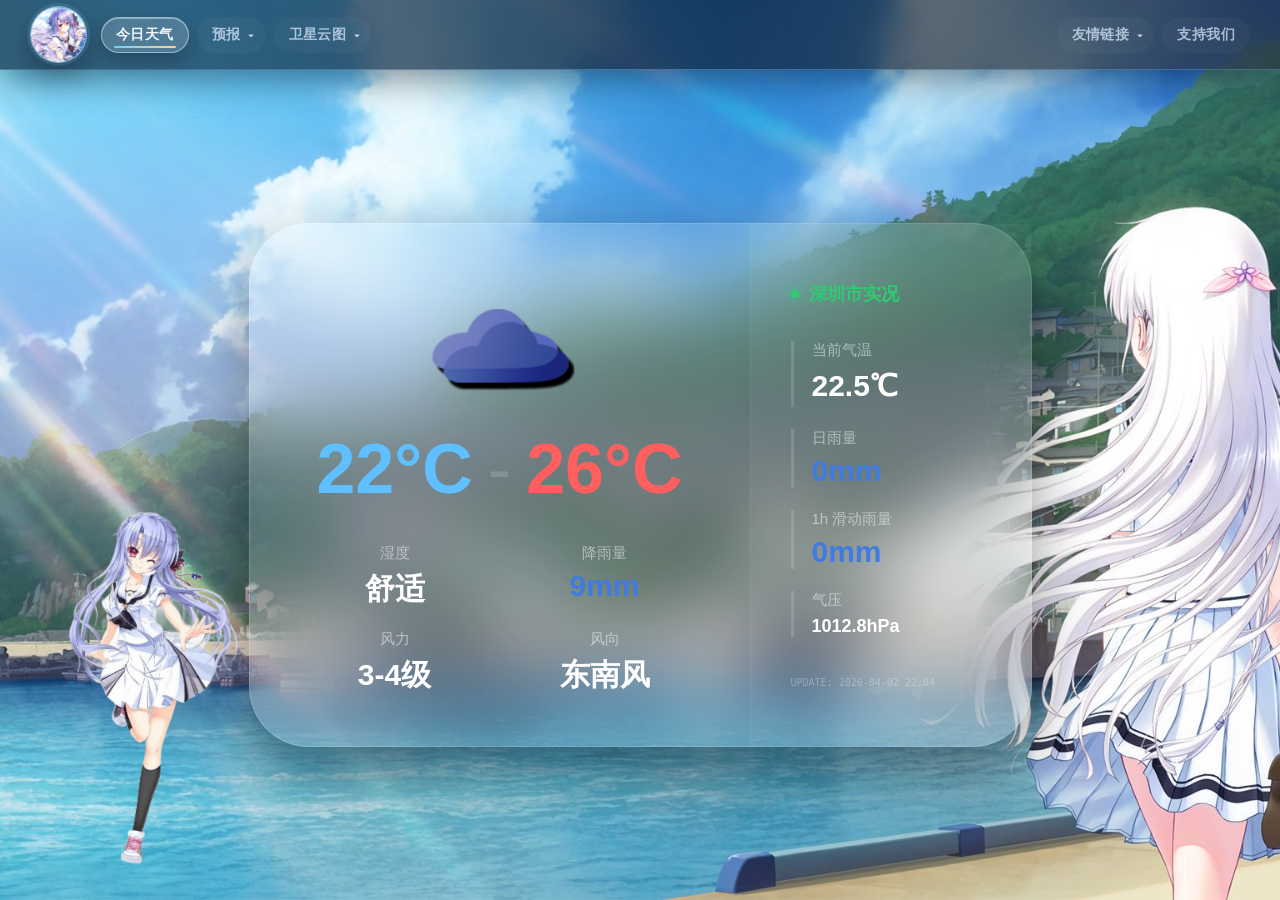
==== commit 3427b420: "fix: clean up unused JavaScript code in index.html Removed unused dialog timer and alert configurati" ====
--- a/index.html
+++ b/index.html
@@ -126,111 +126,6 @@
 
     <script src="assets/scripts/script.js"></script>
 
-
-            if (dialogTimer) clearTimeout(dialogTimer);
-            dialogTimer = setTimeout(() => {
-                bubble.classList.remove('active');
-                dialogTimer = null;
-            }, 3000); 
-        }
-
-        const LIVE_DATA = {"t": "25.6℃", "time": "2026-04-03 09:00", "th": "25.6℃", "tl": "21.9℃", "r_day": "0mm", "r_1h": "0mm", "p": "1009.9hPa"};
-        const MANUAL_CONFIG = {
-            low: "22°C", high: "26°C", humidity: "舒适", rainProb: "9mm", wind: "3-4级", dir: "东南风", 
-            icon: "https://raw.githubusercontent.com/06E-Felicia/06E-Felicia.github.io/main/03.png", 
-            bg: "https://raw.githubusercontent.com/06E-Felicia/06E-Felicia.github.io/main/1.jpg" 
-        };
-
-        const ALERT_CONFIG = {
-            // enabled: true, 
-            enabled: false, 
-            title: "Typhoon Emergancy",
-            image: "https://raw.githubusercontent.com/06E-Felicia/06E-Felicia.github.io/refs/heads/main/%E9%A2%84%E8%AD%A6%E5%9B%BE.png", 
-            message: "【深中气象】超强台风“伊蕾娜”已于今天19时前后在深圳大鹏半岛登陆，登陆时中心附近最大风力68m/s(大于17级)，中心最低气压895hpa。目前，其中心位于盐田区近海，正在以20-25km/h速度向西北移动，强度逐渐减弱。目前，我校正处于其西北眼墙中，已出现17级以上阵风和大暴雨。深中气象提醒，“伊雷娜”已成为深圳历史上影响最严重的台风。风眼过境期间将出现静风，切勿外出。请同学们欢度愚人节！"
-        };
-
-        function generateECUrl(offsetHours = 0) {
-            // 1. 获取基础时间（减去偏移量）
-            let now = new Date(new Date().getTime() - offsetHours * 60 * 60 * 1000);
-            
-            let utcHours = now.getUTCHours();
-            let cycle = "00";
-            let targetDate = new Date(now); // 创建一个副本用于调整
-        
-            // 2. 判断逻辑优化
-            if (utcHours >= 20) {
-                cycle = "12";
-            } else if (utcHours >= 8) {
-                cycle = "00";
-            } else {
-                // 关键点：直接通过 Date 对象减去一天，它会自动处理月份和年份的跨度
-                targetDate.setUTCDate(targetDate.getUTCDate() - 1);
-                cycle = "12";
-            }
-    
-            // 3. 从最终确定的 Date 对象中提取格式化字符串
-            const utcYear = targetDate.getUTCFullYear();
-            const utcMonth = String(targetDate.getUTCMonth() + 1).padStart(2, '0');
-            const utcDay = String(targetDate.getUTCDate()).padStart(2, '0');
-        
-            const timeStr = `${utcYear}${utcMonth}${utcDay}${cycle}`;
-            return `https://www.smca.fun/assets/image/NWP/ECMWF/Six_Elem/${timeStr}/1795565_${timeStr}.png`;
-        }
-
-        function updateECForecastImage() {
-            const linkElement = document.getElementById('ec-link'); 
-            const primaryUrl = generateECUrl(0);
-            if (linkElement) linkElement.href = primaryUrl;
-        }
-
-        function checkAndShowAlert() {
-            const overlay = document.getElementById('alert-overlay');
-            if (!ALERT_CONFIG.enabled || !ALERT_CONFIG.title || !ALERT_CONFIG.message) {
-                overlay.style.display = 'none';
-                return;
-            }
-            document.getElementById('alert-title').innerText = ALERT_CONFIG.title;
-            document.getElementById('alert-img').src = ALERT_CONFIG.image;
-            document.getElementById('alert-msg').innerText = ALERT_CONFIG.message;
-            overlay.style.display = 'flex';
-        }
-
-        function closeAlert() {
-            document.getElementById('alert-overlay').style.display = 'none';
-        }
-
-        function render() {
-            document.body.style.backgroundImage = `url('${MANUAL_CONFIG.bg}')`;
-            document.getElementById('ui-icon').src = MANUAL_CONFIG.icon;
-            document.getElementById('ui-low').innerText = MANUAL_CONFIG.low;
-            document.getElementById('ui-high').innerText = MANUAL_CONFIG.high;
-            document.getElementById('ui-hum').innerText = MANUAL_CONFIG.humidity;
-            document.getElementById('ui-rain-pre').innerText = MANUAL_CONFIG.rainProb;
-            document.getElementById('ui-wind').innerText = MANUAL_CONFIG.wind;
-            document.getElementById('ui-dir').innerText = MANUAL_CONFIG.dir;
-            document.getElementById('t').innerText = LIVE_DATA.t;
-            document.getElementById('r_day').innerText = LIVE_DATA.r_day;
-            document.getElementById('r_1h').innerText = LIVE_DATA.r_1h;
-            document.getElementById('p').innerText = LIVE_DATA.p;
-            document.getElementById('ltime').innerText = "UPDATE: " + LIVE_DATA.time;
-            
-            updateECForecastImage();
-            checkAndShowAlert();
-        }
-        window.onload = render;
-        // 切换头像菜单显示
-function toggleAvatarMenu(event) {
-    event.stopPropagation(); // 阻止冒泡
-    const menu = document.getElementById('avatar-menu');
-    menu.classList.toggle('active');
-}
-
-// 点击页面其他地方关闭菜单
-document.addEventListener('click', function() {
-    const menu = document.getElementById('avatar-menu');
-    if (menu) menu.classList.remove('active');
-});
-    </script>
 </body>
 
-</html>+</html>
